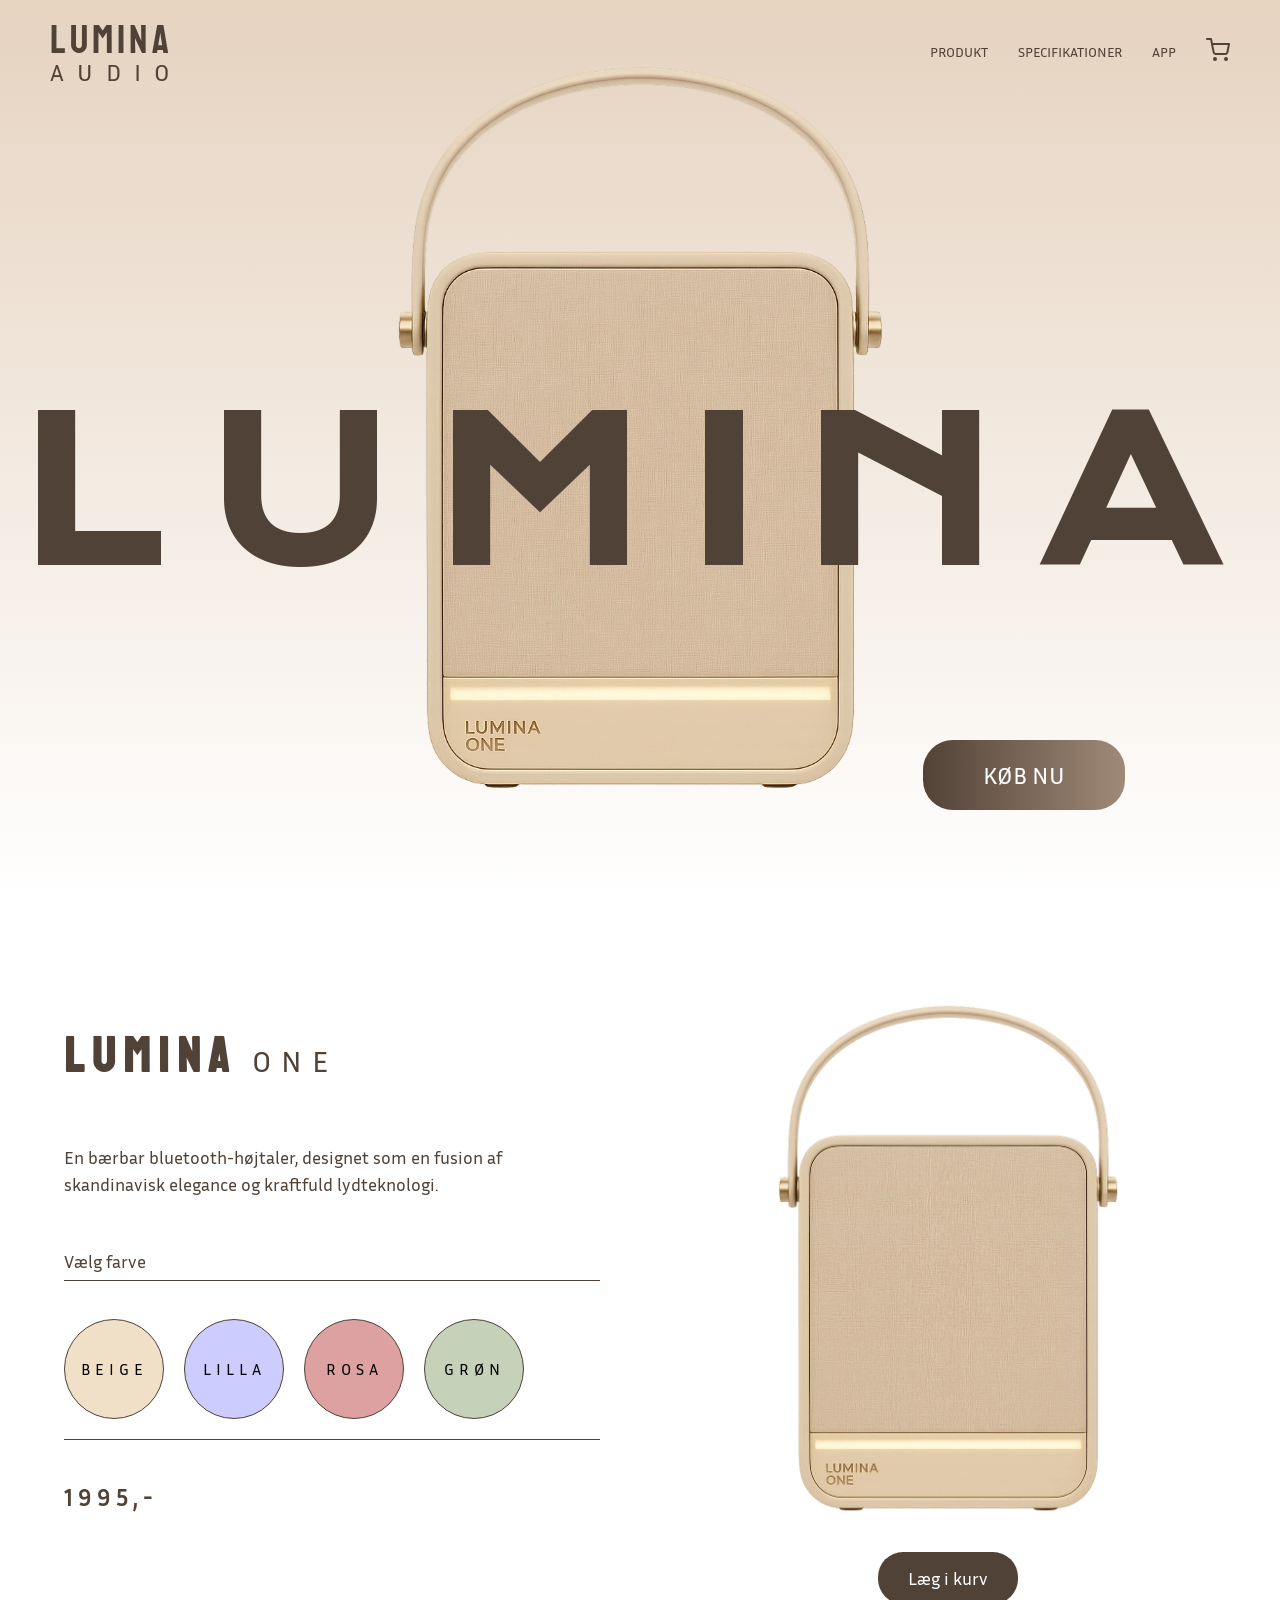
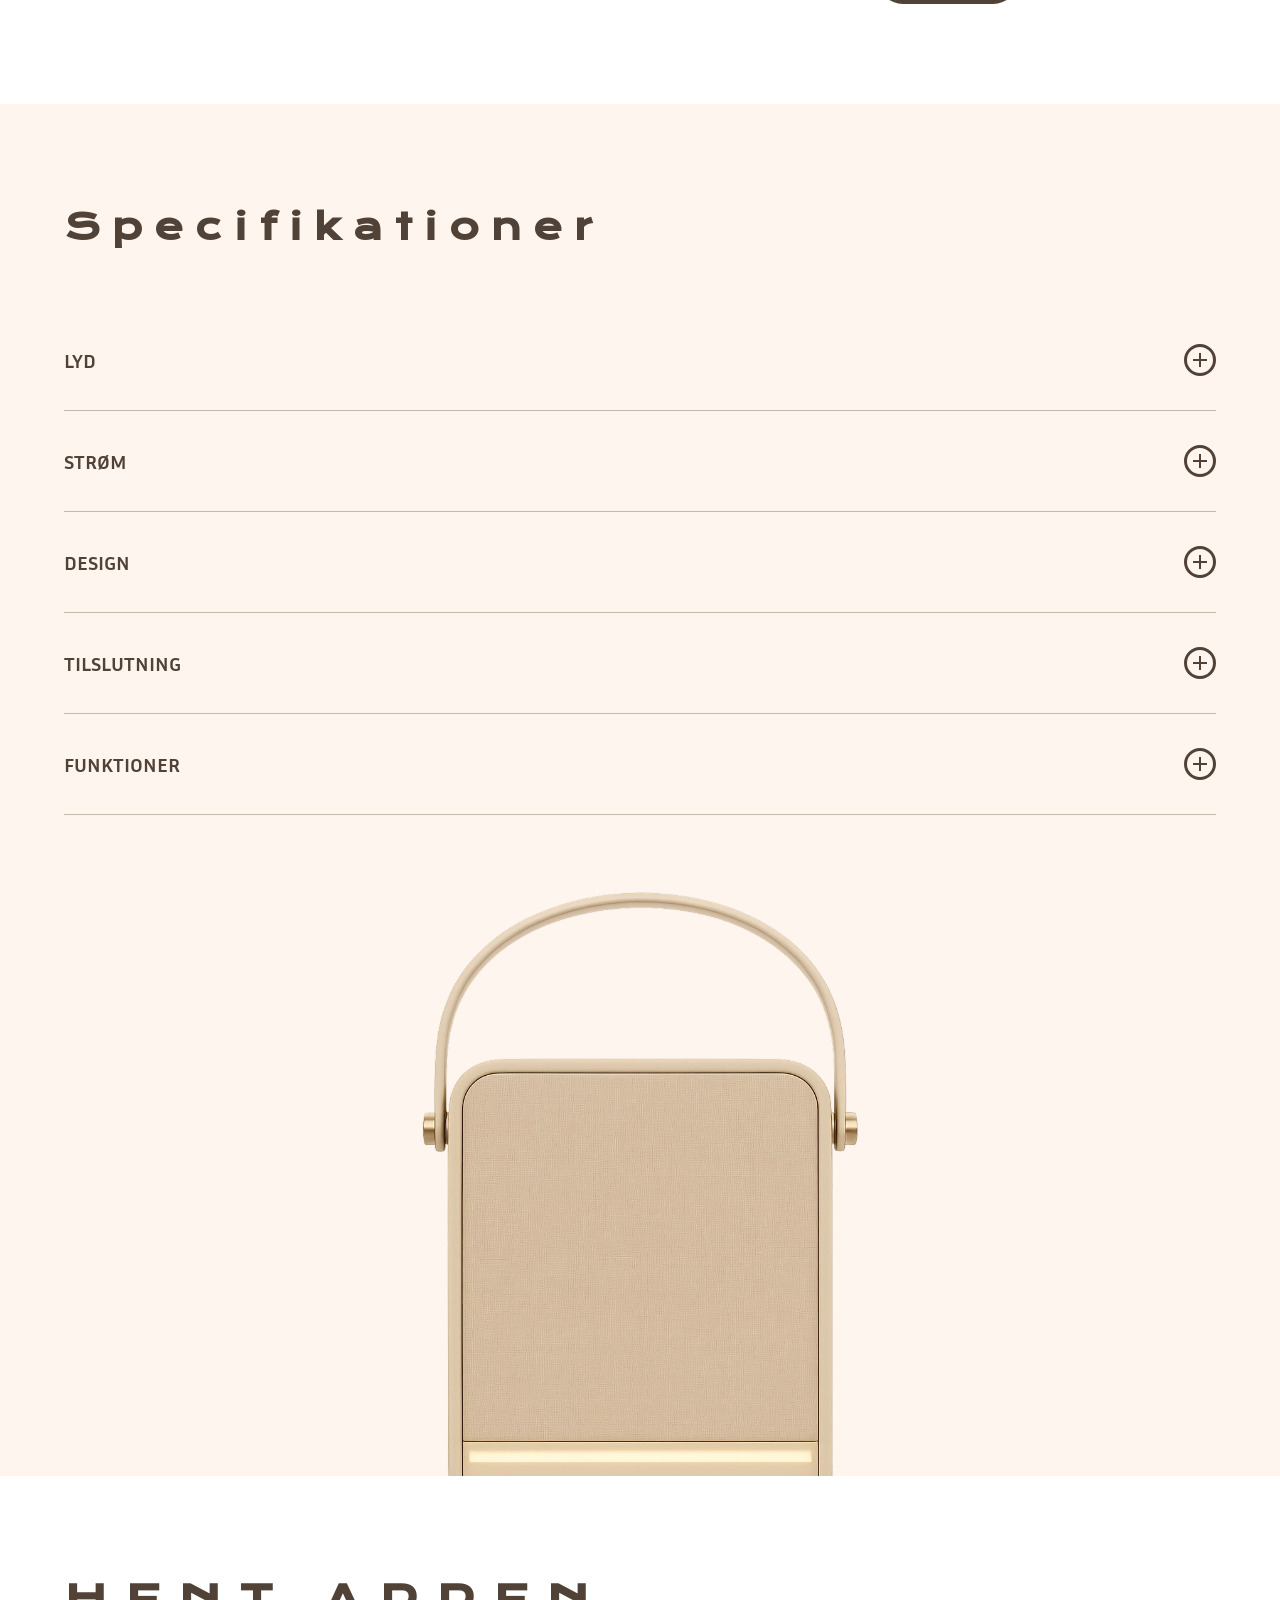
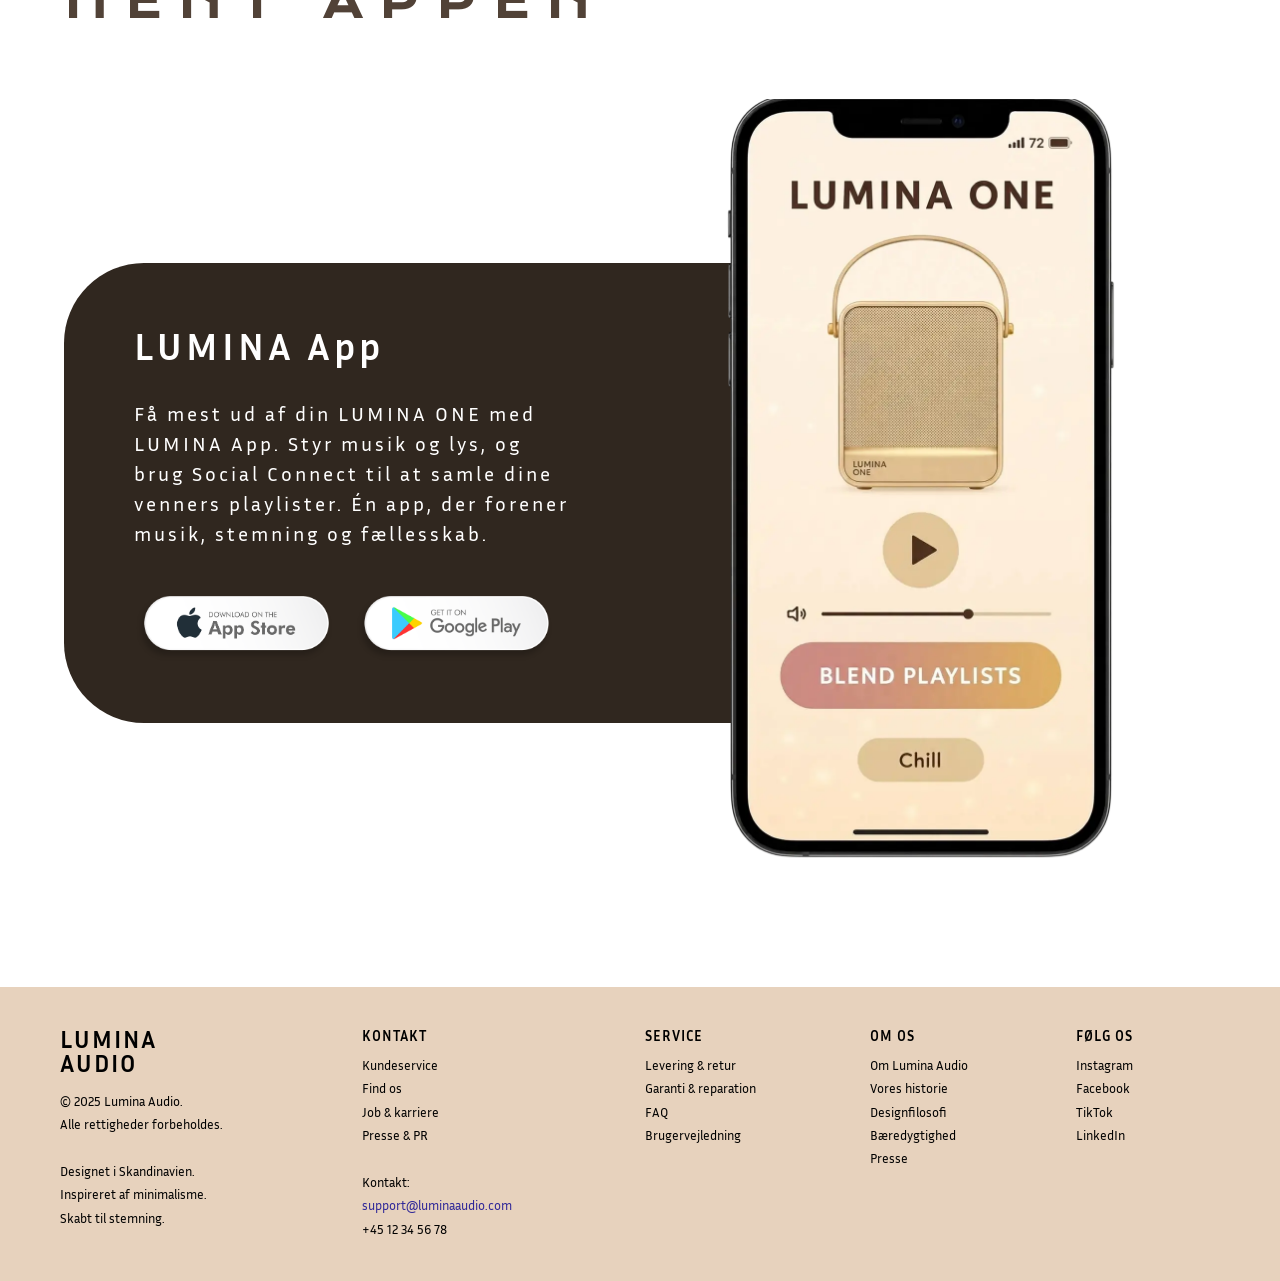
==== index.html @ 0852e942 "ændret størrelse og format på billederne" ====
<!doctype html>
<html lang="da">
  <head>
    <meta charset="UTF-8" />
    <meta name="viewport" content="width=device-width, initial-scale=1.0" />
    <title>Lumina Audio - Home</title>
    <link rel="stylesheet" href="css/style.css" />
    <link rel="shortcut icon" href="img/favicon.ico" type="image/x-icon" />
  </head>
  <body>
    <!-- Header / navigation -->
    <header>
      <nav class="navbar">
        <a href="index.html" class="logo" aria-label="Lumina Audio - forside">
          <p id="logo1">LUMINA</p>
          <p id="logo2">AUDIO</p>
        </a>

        <div class="nav-right">
          <!-- Almindelig desktop navigation -->
          <ul class="nav-links">
            <li><a href="#produktus">PRODUKT</a></li>
            <li><a href="#specs">SPECIFIKATIONER</a></li>
            <li><a href="#app">APP</a></li>
          </ul>

          <!-- Burger menu til mobil -->
          <details class="mobile-menu">
            <summary aria-label="Åbn menu">☰</summary>

            <ul class="mobile-links">
              <li><a href="#produktus">PRODUKT</a></li>
              <li><a href="#specs">SPECIFIKATIONER</a></li>
              <li><a href="#app">APP</a></li>
            </ul>
          </details>

          <!-- Kurv -->
          <a href="tak.html">
            <img src="img/cart.svg" alt="Kurv" class="cart" />
          </a>
        </div>
      </nav>
    </header>

    <!-- Main -->
    <main>
      <!-- Hero sektion -->
      <section class="hero">
        <div class="hero-content">
          <h1 class="hovedskrift">LUMINA</h1>
          <img
            src="img/lumina-speaker.webp"
            alt="Lumina One højtaler"
            class="hero-img"
          />
          <a href="tak.html" class="knap1">KØB NU</a>
        </div>
      </section>

      <!-- Produkt sektion -->
      <section id="produktus" class="produkt">
        <div class="produkt-container">
          <!-- Overskrift og beskrivelse -->
          <div class="produktinfo">
            <div class="produkt-layout">
              <!-- VENSTRE SIDE -->
              <div class="produkt-indhold">
                <div class="product-title">
                  <h2 class="speclumina">LUMINA</h2>
                  <p class="specone">ONE</p>
                </div>

                <p class="produktbeskrivelse">
                  En bærbar bluetooth-højtaler, designet som en fusion af
                  skandinavisk elegance og kraftfuld lydteknologi.
                </p>

                <p class="vaelg-farve">Vælg farve</p>

                <!-- Radio buttons -->
                <input type="radio" name="farve" id="beige" checked />
                <input type="radio" name="farve" id="lilla" />
                <input type="radio" name="farve" id="rosa" />
                <input type="radio" name="farve" id="groen" />

                <!-- Farveknapper -->
                <div class="farvevalg">
                  <label for="beige" class="farve beige">BEIGE</label>
                  <label for="lilla" class="farve lilla">LILLA</label>
                  <label for="rosa" class="farve rosa">ROSA</label>
                  <label for="groen" class="farve groen">GRØN</label>
                </div>

                <p class="pris">1995,-</p>

                <!-- Produktbilleder -->
                <div class="produktbilleder">
                  <img
                    src="img/lumina-speaker.webp"
                    class="produktbillede beige-img"
                    alt="Lumina One i beige"
                  />

                  <img
                    src="img/lumina-lilla.webp"
                    class="produktbillede lilla-img"
                    alt="Lumina One i lilla"
                  />

                  <img
                    src="img/lumina-rosa.webp"
                    class="produktbillede rosa-img"
                    alt="Lumina One i rosa"
                  />

                  <img
                    src="img/lumina-groen.webp"
                    class="produktbillede groen-img"
                    alt="Lumina One i grøn"
                  />
                </div>

                <a href="tak.html" class="buy">Læg i kurv</a>
              </div>
            </div>
          </div>
        </div>
      </section>

      <!-- Specifikationer -->
      <!-- Specifikationer -->
      <section class="specs" id="specs">
        <div class="specs-container">
          <h2 class="specs-title">Specifikationer</h2>

          <!-- LYD -->
          <details class="spec-item">
            <summary>
              <span>LYD</span>
              <span class="spec-icon"></span>
            </summary>

            <div class="spec-content">
              <p>
                Op til 100 dB – nok til en strandfest eller park-picnic uden at
                være “for meget”.
              </p>
            </div>
          </details>

          <!-- STRØM -->
          <details class="spec-item">
            <summary>
              <span>STRØM</span>
              <span class="spec-icon"></span>
            </summary>

            <div class="spec-content">
              <p>
                Op til 18 timers spilletid – genopladeligt batteri via USB-C.
              </p>
            </div>
          </details>

          <!-- DESIGN -->
          <details class="spec-item">
            <summary>
              <span>DESIGN</span>
              <span class="spec-icon"></span>
            </summary>

            <div class="spec-content">
              <p>
                Vægt: Kun 1,5 kg – nem at tage med i hånden eller i den
                medfølgende stof-tote bag.
              </p>

              <p>
                Design: Bløde former, stofbeklædt front. Findes i farverne:
                Moonlight White, Dusty Rose, Sage Green, Lavender Mist
              </p>
            </div>
          </details>

          <!-- TILSLUTNING -->
          <details class="spec-item">
            <summary>
              <span>TILSLUTNING</span>
              <span class="spec-icon"></span>
            </summary>

            <div class="spec-content">
              <p>
                Bluetooth 5.3, AUX-indgang og mulighed for at parre op til 3
                andre Lumina One-enheder.
              </p>
            </div>
          </details>

          <!-- FUNKTIONER -->
          <details class="spec-item">
            <summary>
              <span>FUNKTIONER</span>
              <span class="spec-icon"></span>
            </summary>

            <div class="spec-content">
              <p>
                Lysstemning: Integreret ambient-lys (kan tilpasses: fx "chill",
                "party", "sunset" mode). Subtile LED-lys der følger –musikken..
              </p>

              <p>
                Social Connect: Funktion der gør det nemt at "blende" din
                playliste med andres via app'en – perfekt til fællesfester.
              </p>

              <p>IPX5 vandafvisende – tåler lidt regn og pool-splash.</p>
            </div>
          </details>

          <!-- Højtaler -->
          <img
            src="img/lumina-speaker.webp"
            alt="Lumina One højtaler"
            class="specs-speaker"
          />
        </div>
      </section>

      <!-- App -->
      <!-- App sektion -->
      <section class="app" id="app">
        <div class="app-container">
          <h2 class="app-title">HENT APPEN</h2>

          <div class="app-layout">
            <!-- Mørk tekstboks -->
            <div class="app-info">
              <h3>LUMINA App</h3>

              <p>
                Få mest ud af din LUMINA ONE med LUMINA App. Styr musik og lys,
                og brug Social Connect til at samle dine venners playlister. Én
                app, der forener musik, stemning og fællesskab.
              </p>

              <div class="app-download">
                <a href="#" aria-label="Download Lumina App i App Store">
                  <img src="img/app-store.png" alt="Download i App Store" />
                </a>

                <a href="#" aria-label="Download Lumina App i Google Play">
                  <img src="img/google-play.png" alt="Download i Google Play" />
                </a>
              </div>
            </div>

            <!-- Telefon -->
            <div class="app-phone">
              <img
                src="img/lumina-app.webp"
                alt="Lumina App vist på en smartphone"
              />
            </div>
          </div>
        </div>
      </section>
    </main>

    <!-- Footer -->
    <footer>
      <table>
        <tr>
          <td class="col">
            <h2 class="logo">LUMINA<br />AUDIO</h2>
            <p>
              © 2025 Lumina Audio.<br />
              Alle rettigheder forbeholdes.<br /><br />
              Designet i Skandinavien.<br />
              Inspireret af minimalisme.<br />
              Skabt til stemning.
            </p>
          </td>
          <td class="col">
            <h3>KONTAKT</h3>
            <p>
              <a href="#">Kundeservice</a><br />
              <a href="#">Find os</a><br />
              <a href="#">Job & karriere</a><br />
              <a href="#">Presse & PR</a><br /><br />
              Kontakt:<br />
              <a href="mailto:support@luminaaudio.com" class="mail"
                >support@luminaaudio.com</a
              ><br />
              +45 12 34 56 78
            </p>
          </td>
          <td class="col">
            <h3>SERVICE</h3>
            <p>
              <a href="#">Levering & retur</a><br />
              <a href="#">Garanti & reparation</a><br />
              <a href="#">FAQ</a><br />
              <a href="#">Brugervejledning</a>
            </p>
          </td>
          <td class="col">
            <h3>OM OS</h3>
            <p>
              <a href="#">Om Lumina Audio</a><br />
              <a href="#">Vores historie</a><br />
              <a href="#">Designfilosofi</a><br />
              <a href="#">Bæredygtighed</a><br />
              <a href="#">Presse</a>
            </p>
          </td>
          <td class="col">
            <h3>FØLG OS</h3>
            <p>
              <a href="#">Instagram</a><br />
              <a href="#">Facebook</a><br />
              <a href="#">TikTok</a><br />
              <a href="#">LinkedIn</a>
            </p>
          </td>
        </tr>
      </table>
    </footer>
  </body>
</html>
---- css/style.css ----
/* Google Fonts */
@import url("https://fonts.googleapis.com/css2?family=Krona+One&display=swap");
@import url("https://fonts.googleapis.com/css2?family=Koulen&family=Krona+One&display=swap");
@import url("https://fonts.googleapis.com/css2?family=Inria+Sans:wght@300;400;700&display=swap");

/* Reset */
* {
  margin: 0;
  padding: 0;
  box-sizing: border-box;
}

html {
  scroll-behavior: smooth;
}

html,
body {
  margin: 0;
  padding: 0;
  overflow-x: hidden;
}

:root {
  --farve1: #fef5ef;
  --font-farve: #514237;

  --logo-font: "Koulen", sans-serif;
  --overskrift-font: "Krona One", sans-serif;
  --brødtekst-font: "Inria Sans", sans-serif;
}

/* Hero sektion */
.hero {
  background: linear-gradient(rgba(230, 211, 192, 1), white);
  width: 100%;
  min-height: 100vh;
  position: relative;
  overflow: hidden;
}

/* Navbar */
.navbar {
  width: 100%;
  padding: 20px 50px;
  display: flex;
  justify-content: space-between;
  align-items: center;
  position: fixed;
  top: 0;
  left: 0;
  z-index: 15;
  background: transparent;
}

.logo {
  display: flex;
  flex-direction: column;
  line-height: 1;
  text-decoration: none;
}

#logo1 {
  font-family: var(--logo-font);
  font-size: 40px;
  font-weight: 200;
  color: var(--font-farve);
  letter-spacing: 4px;
}

#logo2 {
  font-family: var(--brødtekst-font);
  font-size: 24px;
  color: var(--font-farve);
  letter-spacing: 13px;
}

.nav-links {
  list-style: none;
  display: flex;
  gap: 30px;
  align-items: center;
}

.nav-links a {
  font-family: var(--brødtekst-font);
  font-size: 14px;
  text-decoration: none;
  color: var(--font-farve);
  transition: 0.3s ease;
}
.nav-links a:hover {
  color: #a08977;
}

.cart {
  width: 24px;
  height: auto;
  transition: 0.3s ease;
}
.cart:hover {
  transform: scale(1.1);
}

.nav-right {
  display: flex;
  align-items: center;
  gap: 30px;
  flex-shrink: 0;
}

/* Burger skjules på desktop */
.mobile-menu {
  display: none;
}

/* Hero indhold */
.hero-content {
  position: relative;
  display: flex;
  justify-content: center;
  align-items: center;
  min-height: 100vh;
  width: 100%;
  text-align: center;
  z-index: 1;
}

.hovedskrift {
  font-family: var(--overskrift-font);
  font-size: 12rem;
  font-weight: 700;
  color: var(--font-farve);
  line-height: 1;
  position: absolute;
  top: 55%;
  left: 50%;
  transform: translate(-50%, -50%);
  z-index: 2;
  letter-spacing: 48px;
  max-width: 100vw;
  overflow: hidden;
}

.hero-img {
  width: 500px;
  height: auto;
  position: absolute;
  top: 48%;
  left: 50%;
  transform: translate(-50%, -50%);
  z-index: 1;
}

/* Knap */
.knap1 {
  position: absolute;
  bottom: 10%;
  left: 80%;
  transform: translateX(-50%);
  padding: 21px 60px;
  border: none;
  border-radius: 30px;
  background: linear-gradient(to right, #514237, #a08977);
  color: white;
  font-family: var(--brødtekst-font);
  font-size: 24px;
  cursor: pointer;
  transition: 0.3s ease;
  overflow: hidden;
  text-decoration: none;
}
.knap1:hover {
  transform: translateX(-50%) scale(1.05);
}

/* Produkt sektion */
.produkt {
  background: linear-gradient(white, var(--farve3));
  width: 100%;
  padding: 100px 5%;
}

.produkt-container {
  max-width: 1200px;
  margin: 0 auto;
}

.produktinfo {
  width: 100%;
}

.product-title {
  display: flex;
  align-items: baseline;
  gap: 15px;
}

.speclumina {
  font-family: var(--logo-font);
  font-size: 50px;
  color: var(--font-farve);
  letter-spacing: 8px;
}

.specone {
  font-family: var(--brødtekst-font);
  font-size: 30px;
  color: var(--font-farve);
  letter-spacing: 10px;
}

.produktbeskrivelse {
  font-family: var(--brødtekst-font);
  font-size: 18px;
  color: var(--font-farve);
  max-width: 550px;
  margin-top: 20px;
  line-height: 1.5;
}

/* FARVEVÆLGER */

.vaelg-farve {
  font-family: var(--brødtekst-font);
  font-size: 18px;
  color: var(--font-farve);
  margin-top: 30px;
  border-bottom: 1px solid var(--font-farve);
  padding-bottom: 8px;
}

.produktinfo input[type="radio"] {
  position: absolute;
  opacity: 0;
  pointer-events: none;
}

.farvevalg {
  display: flex;
  gap: 20px;
  padding: 15px 0 20px;
  border-bottom: 1px solid var(--font-farve);
}

.farve {
  width: 100px;
  height: 100px;
  border-radius: 50%;
  border: 1px solid var(--font-farve);

  display: flex;
  justify-content: center;
  align-items: center;

  font-family: var(--brødtekst-font);
  letter-spacing: 5px;

  cursor: pointer;
  transition: 0.2s ease;
}

.farve:hover {
  transform: scale(1.05);
}

.beige {
  background: #f0e0c7;
}

.lilla {
  background: #ccccff;
}

.rosa {
  background: #dda1a1;
}

.groen {
  background: #c5d1b9;
}

/* PRODUKTBILLEDER */

.produktbilleder {
  display: flex;
  justify-content: center;
  margin-top: 30px;
}

.produktbillede {
  display: none;
  width: 350px;
  max-width: 100%;
  height: auto;
}

#beige:checked ~ .produktbilleder .beige-img {
  display: block;
}

#lilla:checked ~ .produktbilleder .lilla-img {
  display: block;
}

#rosa:checked ~ .produktbilleder .rosa-img {
  display: block;
}

#groen:checked ~ .produktbilleder .groen-img {
  display: block;
}

/* PRIS */

.pris {
  position: static;
  font-family: var(--brødtekst-font);
  font-size: 24px;
  font-weight: 700;
  letter-spacing: 5px;
  color: var(--font-farve);
  margin-top: 20px;
}

/* LÆG I KURV */

.buy {
  position: static;
  transform: none;

  display: block;
  width: fit-content;

  margin: 30px auto 0;
  padding: 15px 30px;

  border-radius: 25px;
  background: var(--font-farve);

  color: white;
  font-family: var(--brødtekst-font);
  font-size: 18px;
  text-decoration: none;

  transition: 0.3s ease;
}

.buy:hover {
  transform: scale(1.05);
}

.produkt-indhold {
  display: grid;
  grid-template-columns: 1fr 1fr;
  column-gap: 80px;
  align-items: center;
}

.product-title,
.produktbeskrivelse,
.vaelg-farve,
.farvevalg,
.pris {
  grid-column: 1;
}

.produktbilleder {
  grid-column: 2;
  grid-row: 1 / 6;

  display: flex;
  justify-content: center;
  align-items: center;

  margin: 0;
}

.buy {
  grid-column: 2;
  justify-self: center;
  margin-top: 30px;
}

/* Andre sektioner */

/* Specifikationer */

.specs {
  background-color: var(--farve1);
  width: 100%;
  padding: 100px 5% 0;
  overflow: hidden;
}

.specs-container {
  max-width: 1200px;
  margin: 0 auto;
}

/* Overskrift */

.specs-title {
  font-family: var(--overskrift-font);
  font-size: 36px;
  letter-spacing: 12px;
  color: var(--font-farve);
  margin-bottom: 60px;
}

/* Hver række */

.spec-item {
  border-bottom: 1px solid #c9b8a7;
}

.spec-item summary {
  min-height: 100px;

  display: flex;
  justify-content: space-between;
  align-items: center;

  cursor: pointer;
  list-style: none;

  font-family: var(--brødtekst-font);
  font-size: 20px;
  font-weight: 700;
  color: var(--font-farve);
}

/* Fjerner browserens standard-pil */

.spec-item summary::-webkit-details-marker {
  display: none;
}

.spec-item summary::marker {
  content: "";
}

/* Plus / kryds */

.spec-icon {
  width: 32px;
  height: 32px;
  border: 3px solid var(--font-farve);
  border-radius: 50%;

  position: relative;
  flex-shrink: 0;
}

/* Vandret streg */

.spec-icon::before {
  content: "";
  position: absolute;

  width: 14px;
  height: 2px;

  background-color: var(--font-farve);

  top: 50%;
  left: 50%;
  transform: translate(-50%, -50%);
}

/* Lodret streg */

.spec-icon::after {
  content: "";
  position: absolute;

  width: 2px;
  height: 14px;

  background-color: var(--font-farve);

  top: 50%;
  left: 50%;
  transform: translate(-50%, -50%);
}

/* Når rækken er åben */

.spec-item[open] .spec-icon::after {
  transform: translate(-50%, -50%) rotate(45deg);
}

.spec-item[open] .spec-icon::before {
  transform: translate(-50%, -50%) rotate(45deg);
}

/* Teksten der foldes ud */

.spec-content {
  padding: 0 60px 35px 0;

  font-family: var(--brødtekst-font);
  font-size: 16px;
  line-height: 1.5;
  color: var(--font-farve);

  max-width: 900px;
}

.spec-content p {
  margin-bottom: 20px;
}

.spec-content p:last-child {
  margin-bottom: 0;
}

/* Højtaleren nederst */

.specs-speaker {
  display: block;
  width: 450px;
  max-width: 70%;
  height: auto;

  margin: 70px auto -80px;
}

/* App sektion */

.app {
  width: 100%;
  background-color: white;
  padding: 100px 5%;
  overflow: hidden;
}

.app-container {
  max-width: 1200px;
  margin: 0 auto;
}

/* HENT APPEN */

.app-title {
  font-family: var(--overskrift-font);
  font-size: 42px;
  font-weight: 700;
  letter-spacing: 18px;
  color: var(--font-farve);

  margin-bottom: 70px;
}

/* Tekst + telefon */

.app-layout {
  display: grid;
  grid-template-columns: 1.5fr 1fr;
  align-items: center;
}

/* Mørk boks */

.app-info {
  background-color: #30271f;
  color: white;

  padding: 60px 180px 60px 70px;

  border-radius: 80px 0 0 80px;
}

.app-info h3 {
  font-family: var(--brødtekst-font);
  font-size: 38px;
  letter-spacing: 4px;
  margin-bottom: 30px;
}

.app-info p {
  font-family: var(--brødtekst-font);
  font-size: 20px;
  line-height: 1.5;
  letter-spacing: 3px;
  max-width: 600px;
}

/* App Store knapper */

.app-download {
  display: flex;
  gap: 20px;
  margin-top: 45px;
  align-items: center;
}

.app-download a {
  display: block;
}

.app-download img {
  display: block;
  width: 200px;
  height: auto;
  transition: 0.3s ease;
}

.app-download img:hover {
  transform: scale(1.05);
}

/* Telefon */

.app-phone {
  position: relative;
  z-index: 2;

  margin-left: -130px;

  display: flex;
  justify-content: center;
}

.app-phone img {
  width: 400px;
  max-width: 100%;
  height: auto;
  display: block;
}

/* Footer */
footer {
  background-color: #e7d2bd;
  padding: 40px 60px;
  min-height: 30vh;
  color: black;
  font-family: var(--brødtekst-font);
}
footer table {
  width: 100%;
  border-collapse: collapse;
}
footer .col {
  vertical-align: top;
  padding-right: 40px;
}
footer h2.logo {
  font-size: 24px;
  letter-spacing: 2px;
  margin-bottom: 15px;
}
footer h3 {
  font-size: 14px;
  margin-bottom: 10px;
  letter-spacing: 1px;
}
footer p {
  font-size: 13px;
  line-height: 1.8;
}
footer a {
  color: black;
  text-decoration: none;
}
footer a:hover {
  text-decoration: underline;
}
.mail {
  color: rgb(47, 39, 152);
}

/* Responsivt til mobil */
@media (max-width: 768px) {
  /* Navbar */
  .navbar {
    position: fixed;
    top: 0;
    left: 0;
    right: 0;
    width: auto;
    padding: 15px 20px;
  }

  /* Logo */
  #logo1 {
    font-size: 37.5px;
    letter-spacing: 2px;
  }

  #logo2 {
    font-size: 21px;
    letter-spacing: 7px;
  }

  /* Navigation */

  /* Skjul desktop-menu */
  .nav-links {
    display: none;
  }

  .nav-links a {
    font-size: 11px;
  }

  /* Vis burger */
  .mobile-menu {
    display: block;
    position: relative;
  }

  .mobile-menu summary {
    list-style: none;
    cursor: pointer;
    font-size: 45px;
    color: var(--font-farve);
  }

  .mobile-menu summary:hover {
    transform: scale(1.1);
  }

  /* Fjerner standard-pilen */
  .mobile-menu summary::-webkit-details-marker {
    display: none;
  }

  /* Menuen der kommer frem */
  .mobile-links {
    position: absolute;
    top: 40px;
    right: 0;

    list-style: none;
    background-color: white;
    padding: 20px;

    display: flex;
    flex-direction: column;
    gap: 15px;

    min-width: 180px;
  }

  .mobile-links a {
    font-family: var(--brødtekst-font);
    font-size: 14px;
    text-decoration: none;
    color: var(--font-farve);
  }

  .nav-right {
    gap: 15px;
  }

  .cart {
    width: 38px;
  }

  /* Hero overskrift */
  .hovedskrift {
    font-size: 14vw;
    letter-spacing: 2vw;
    left: 50%;
    bottom: 1%;
  }

  /* Hero billede */
  .hero-img {
    width: 55vw;
    max-width: 350px;
    left: 50%;
    top: auto;
  }

  /* KØB NU knap */
  .knap1 {
    left: 50%;
    bottom: 35%;
    transform: translateX(-50%);
    padding: 21px 60px;
    font-size: 24px;
    white-space: nowrap;
  }

  /* Produkt */

  .produkt {
    padding: 0px 20px 100px;
  }

  .speclumina {
    font-size: 36px;
    letter-spacing: 4px;
  }

  .specone {
    font-size: 22px;
    letter-spacing: 7px;
  }

  .produktbeskrivelse {
    font-size: 16px;
  }

  .farvevalg {
    justify-content: space-between;
    gap: 8px;
  }

  .farve {
    width: 70px;
    height: 70px;
    font-size: 13px;
    letter-spacing: 3px;
  }

  .produktbillede {
    width: 220px;
  }

  .pris {
    font-size: 20px;
  }

  .buy {
    font-size: 16px;
    padding: 12px 25px;
  }

  .produkt-indhold {
    display: block;
  }

  .produktbilleder {
    margin-top: 30px;
  }

  .buy {
    margin: 30px auto 0;
  }

  /* Specifikationer */

  .specs {
    padding: 60px 20px 0;
  }

  .specs-title {
    font-size: 20px;
    letter-spacing: 4px;
    margin-bottom: 40px;
  }

  .spec-item summary {
    min-height: 75px;
    font-size: 17px;
  }

  .spec-icon {
    width: 30px;
    height: 30px;
    border-width: 2px;
  }

  .spec-content {
    padding: 0 40px 25px 0;
    font-size: 14px;
    line-height: 1.4;
  }

  .spec-content p {
    margin-bottom: 18px;
  }

  .specs-speaker {
    width: 270px;
    max-width: 80%;
    margin: 45px auto -40px;
  }
}
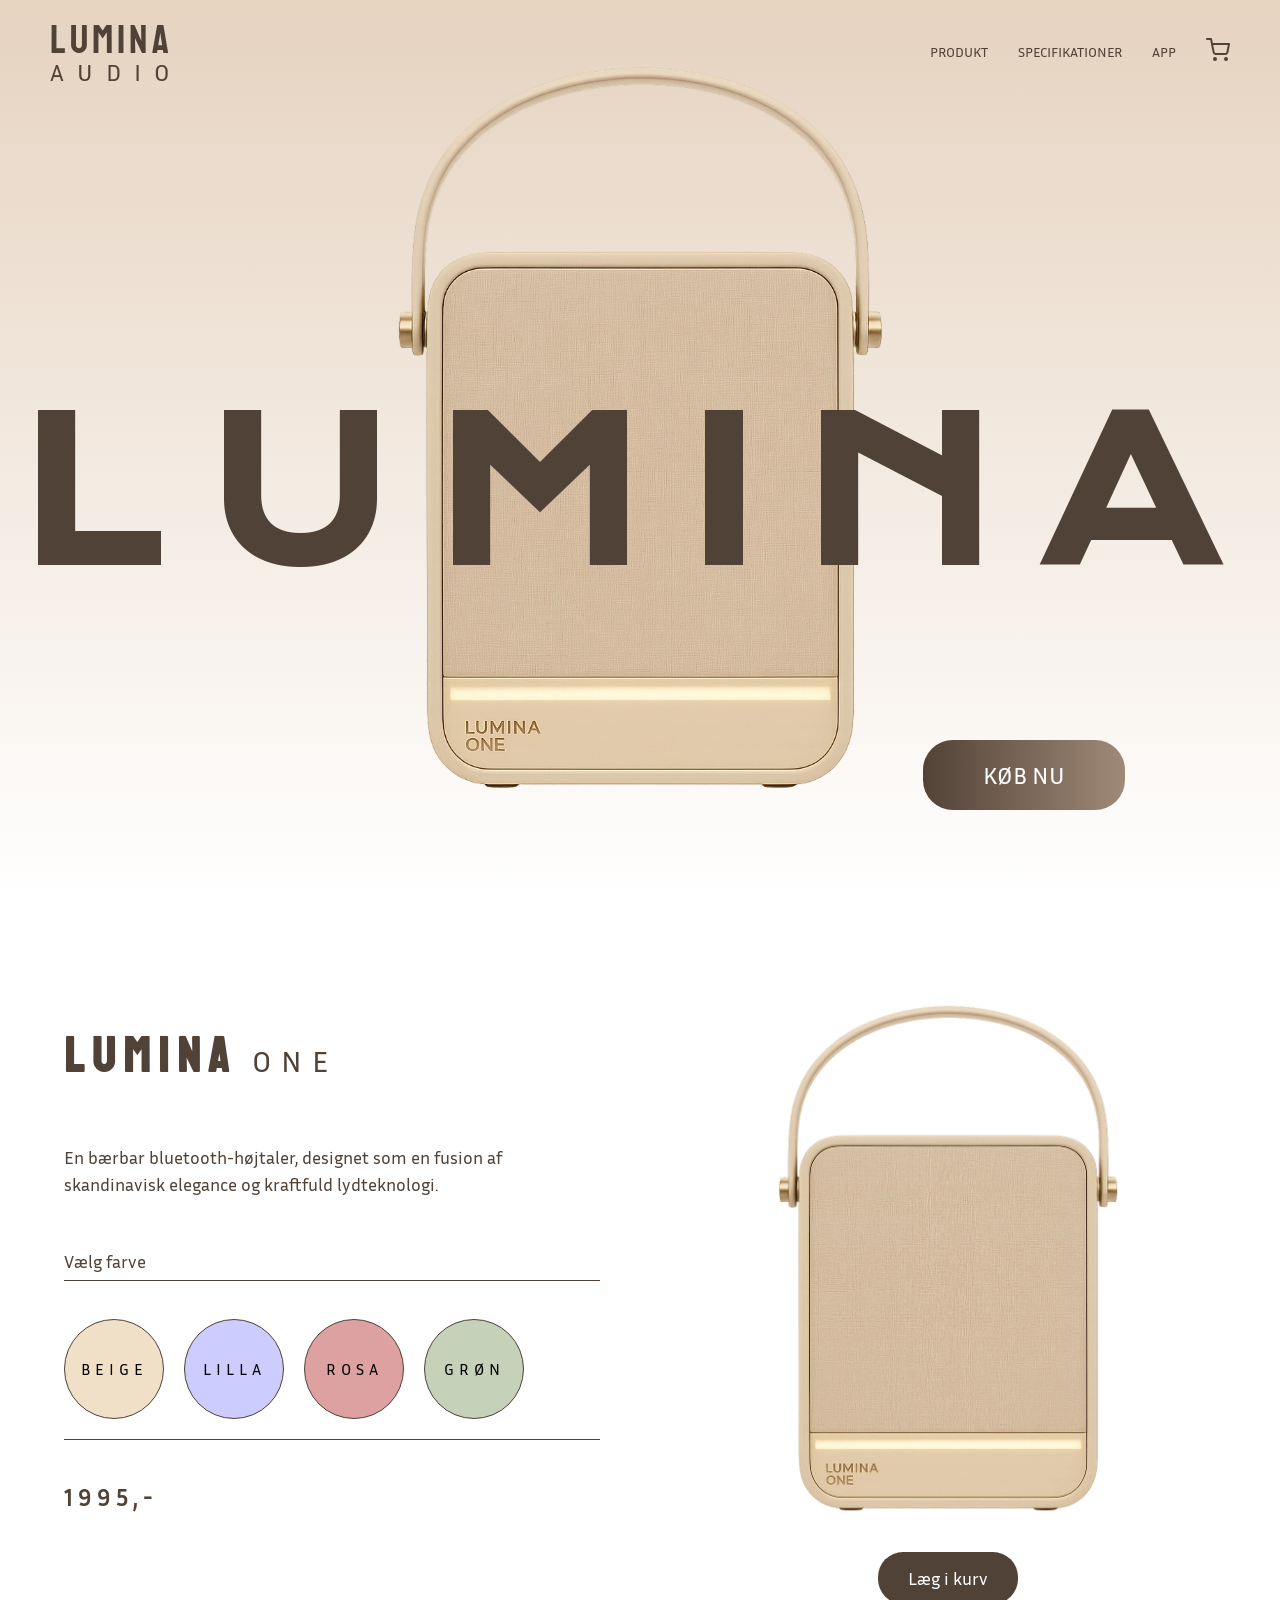
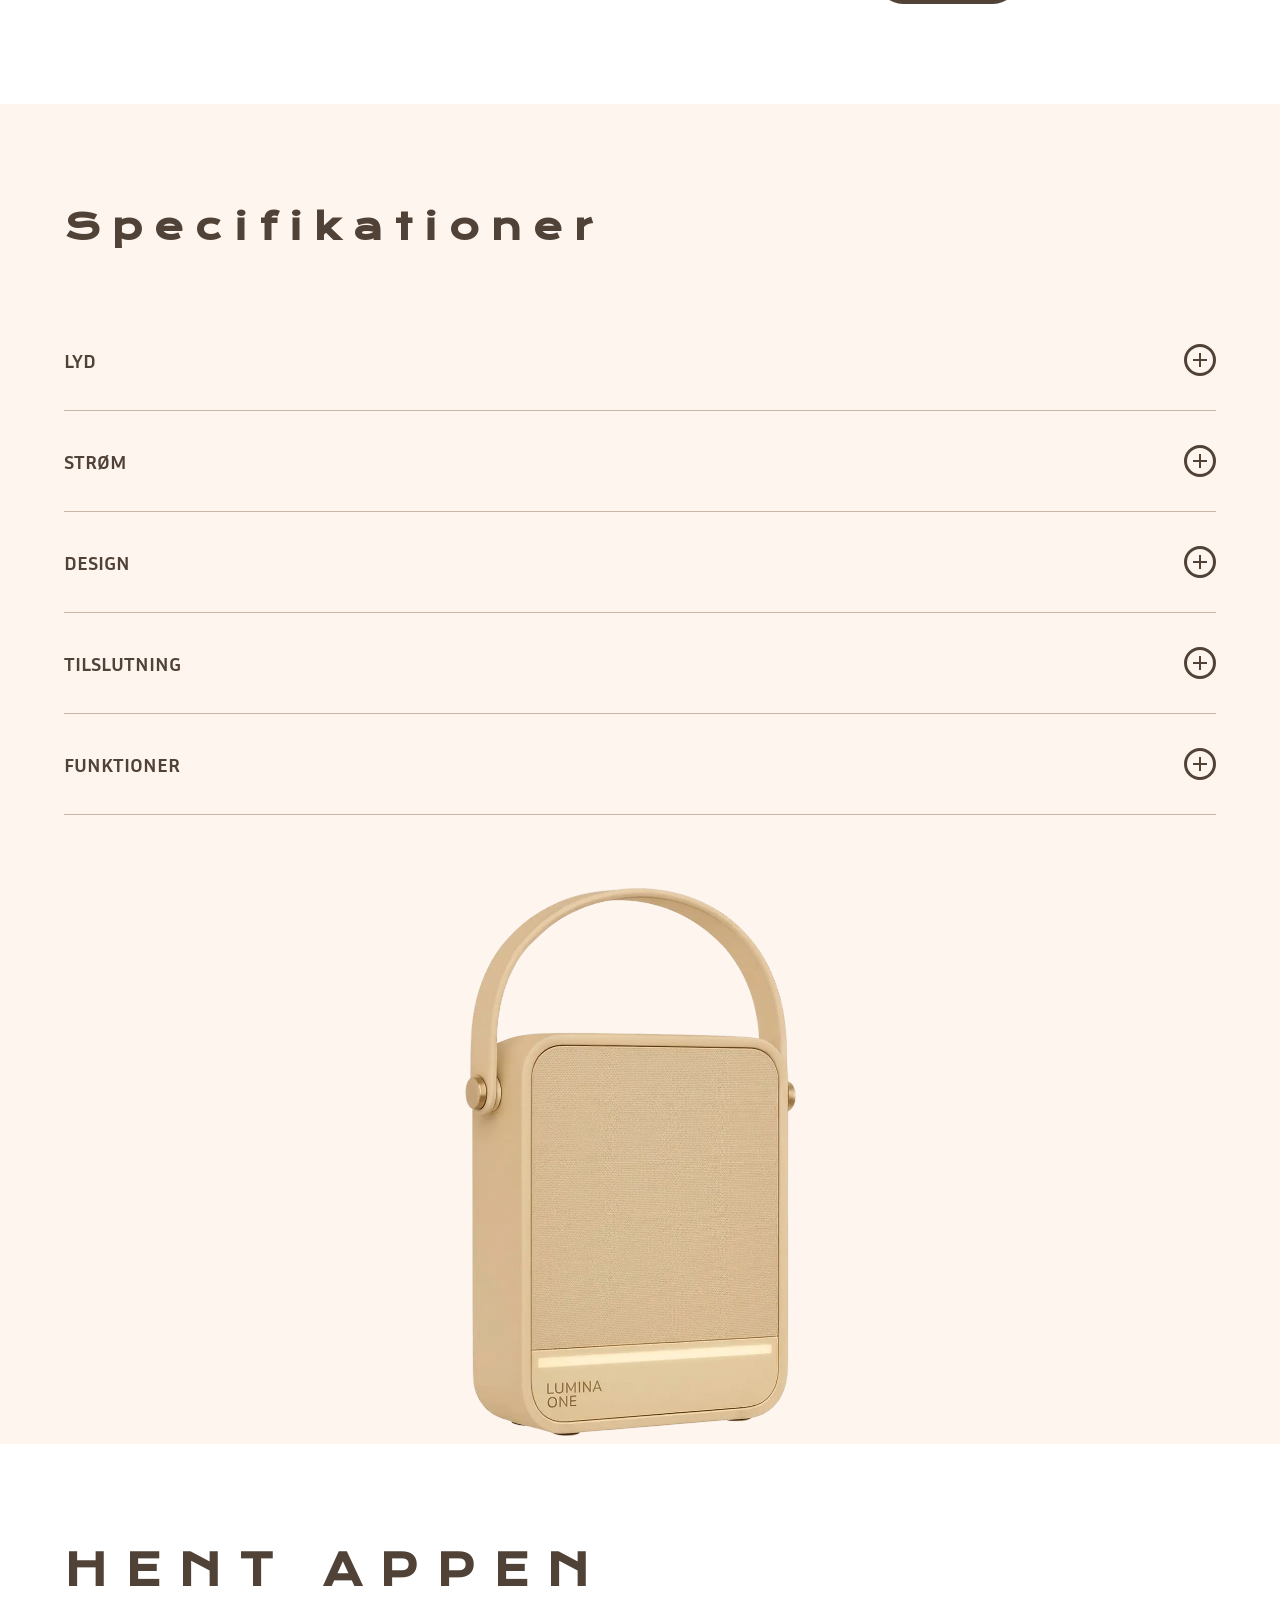
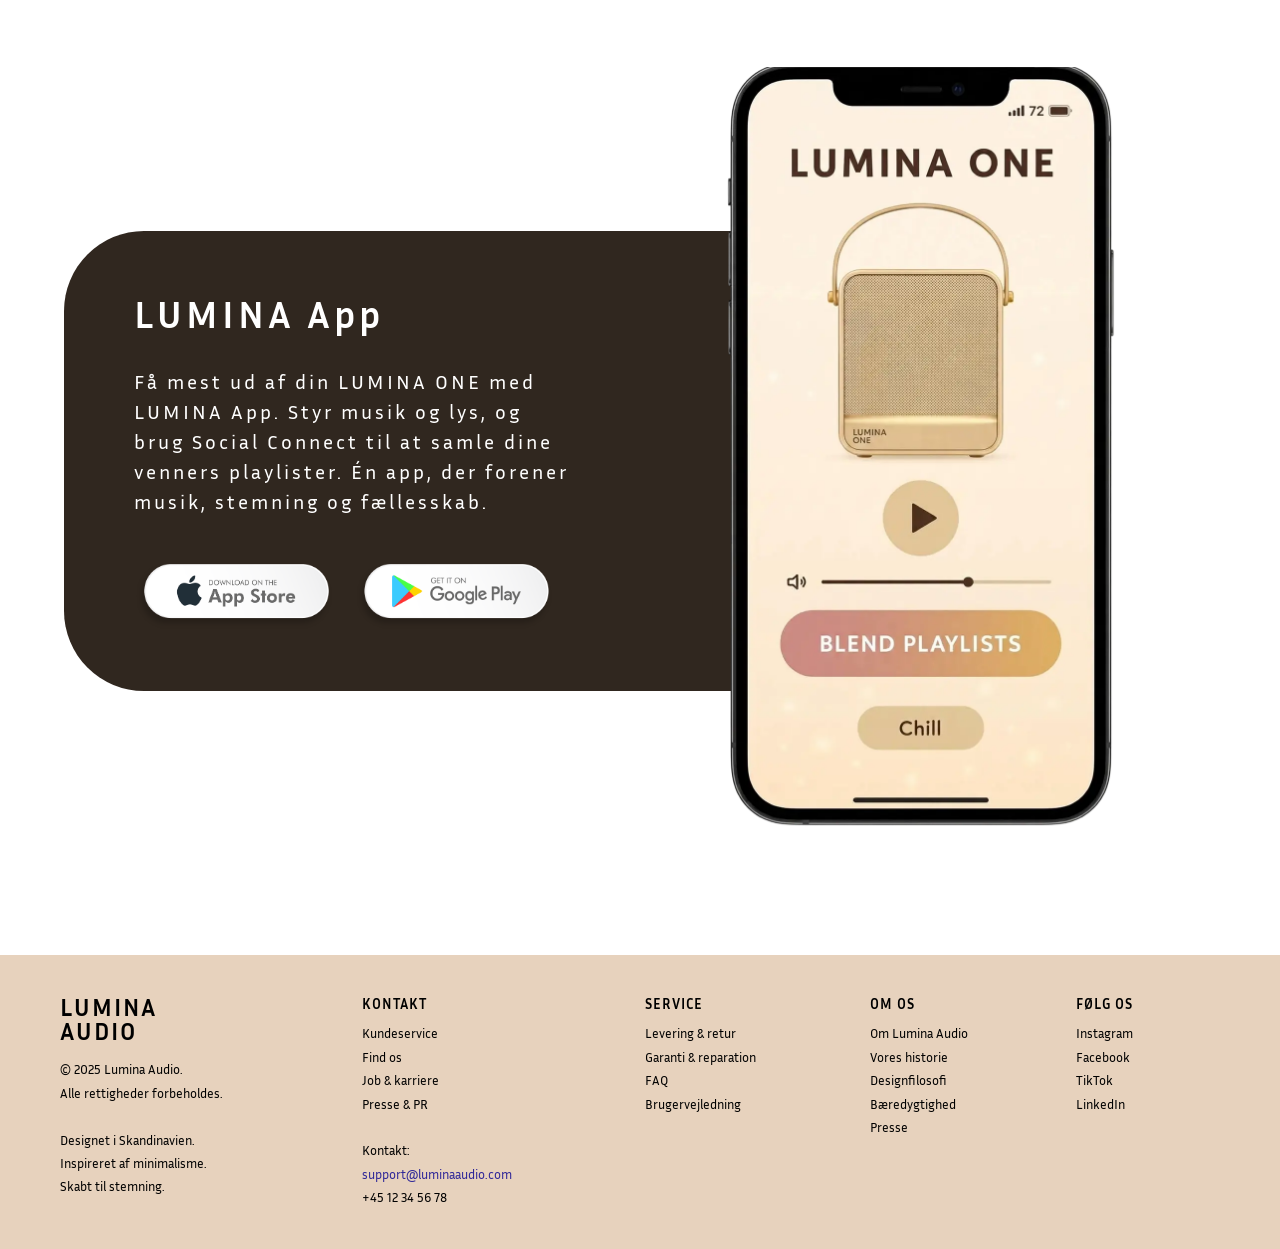
==== commit c0877cf4: "skiftet billede i specifikation sektionen og gjort det visuelt pænere" ====
--- a/index.html
+++ b/index.html
@@ -222,7 +222,7 @@
 
           <!-- Højtaler -->
           <img
-            src="img/lumina-speaker.webp"
+            src="img/lumina-one.webp"
             alt="Lumina One højtaler"
             class="specs-speaker"
           />
--- a/css/style.css
+++ b/css/style.css
@@ -523,7 +523,7 @@
   max-width: 70%;
   height: auto;
 
-  margin: 70px auto -80px;
+  margin: 70px auto 0px;
 }
 
 /* App sektion */
@@ -876,7 +876,99 @@
 
   .specs-speaker {
     width: 270px;
-    max-width: 80%;
-    margin: 45px auto -40px;
-  }
-}
+    max-width: 75%;
+    margin: 45px auto 30px;
+  }
+
+  /* App */
+
+  .app {
+    padding: 60px 20px 80px;
+    overflow: hidden;
+  }
+
+  .app-container {
+    width: 100%;
+  }
+
+  /* HENT APPEN */
+
+  .app-title {
+    font-size: 24px;
+    letter-spacing: 8px;
+    margin-bottom: 35px;
+    white-space: nowrap;
+  }
+
+  /* Behold to kolonner ligesom på desktop */
+
+  .app-layout {
+    display: grid;
+    grid-template-columns: 68% 32%;
+    align-items: center;
+    width: 100%;
+  }
+
+  /* Mørk boks */
+
+  .app-info {
+    width: 100%;
+    min-height: 260px;
+
+    padding: 30px 65px 30px 25px;
+
+    border-radius: 45px 0 0 45px;
+  }
+
+  .app-info h3 {
+    font-size: 20px;
+    letter-spacing: 1px;
+    margin-bottom: 15px;
+  }
+
+  .app-info p {
+    font-size: 11px;
+    line-height: 1.5;
+    letter-spacing: 1px;
+  }
+
+  /* App Store + Google Play */
+
+  .app-download {
+    display: flex;
+    gap: 8px;
+    margin-top: 20px;
+    align-items: center;
+  }
+
+  .app-download a {
+    display: block;
+    flex: 1;
+  }
+
+  .app-download img {
+    width: 100%;
+    max-width: 95px;
+    height: auto;
+  }
+
+  /* Telefonen */
+
+  .app-phone {
+    position: relative;
+    z-index: 2;
+
+    margin-left: -55px;
+
+    display: flex;
+    justify-content: flex-start;
+    align-items: center;
+  }
+
+  .app-phone img {
+    width: 155px;
+    max-width: none;
+    height: auto;
+    display: block;
+  }
+}
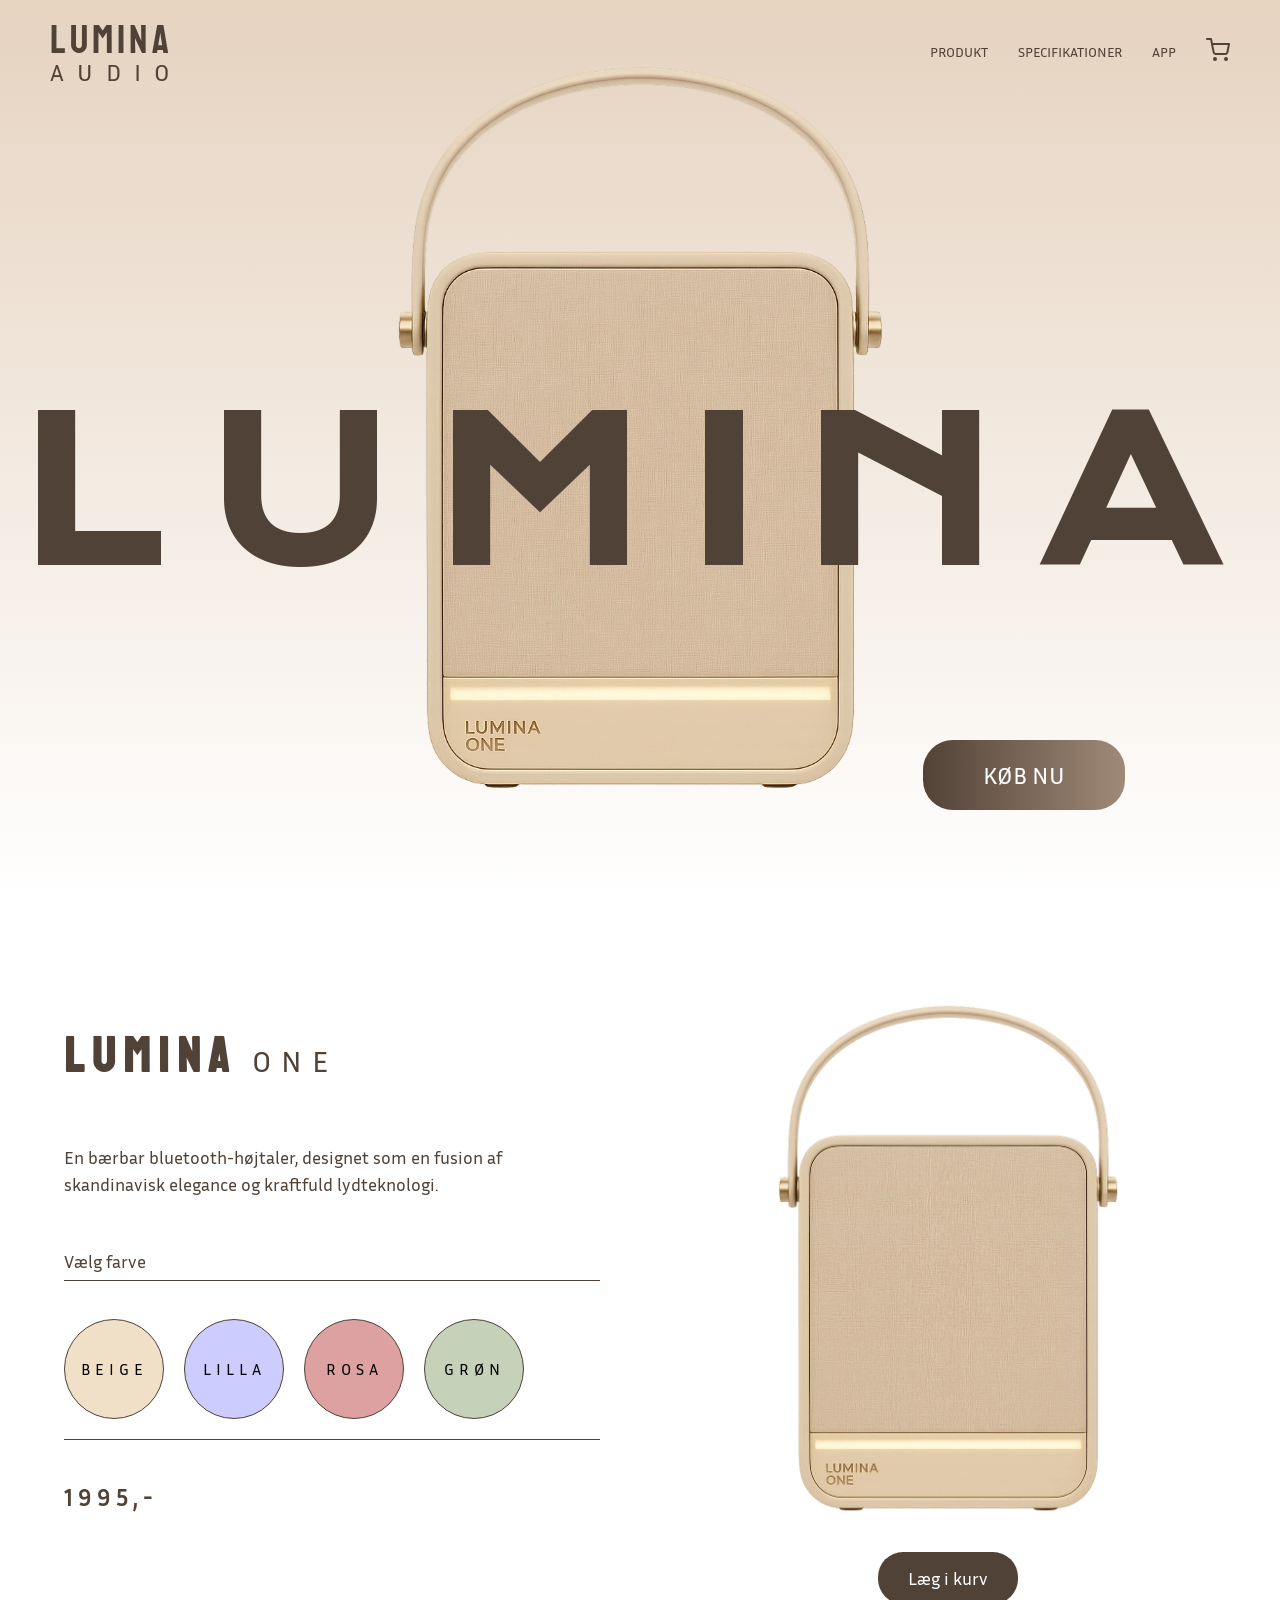
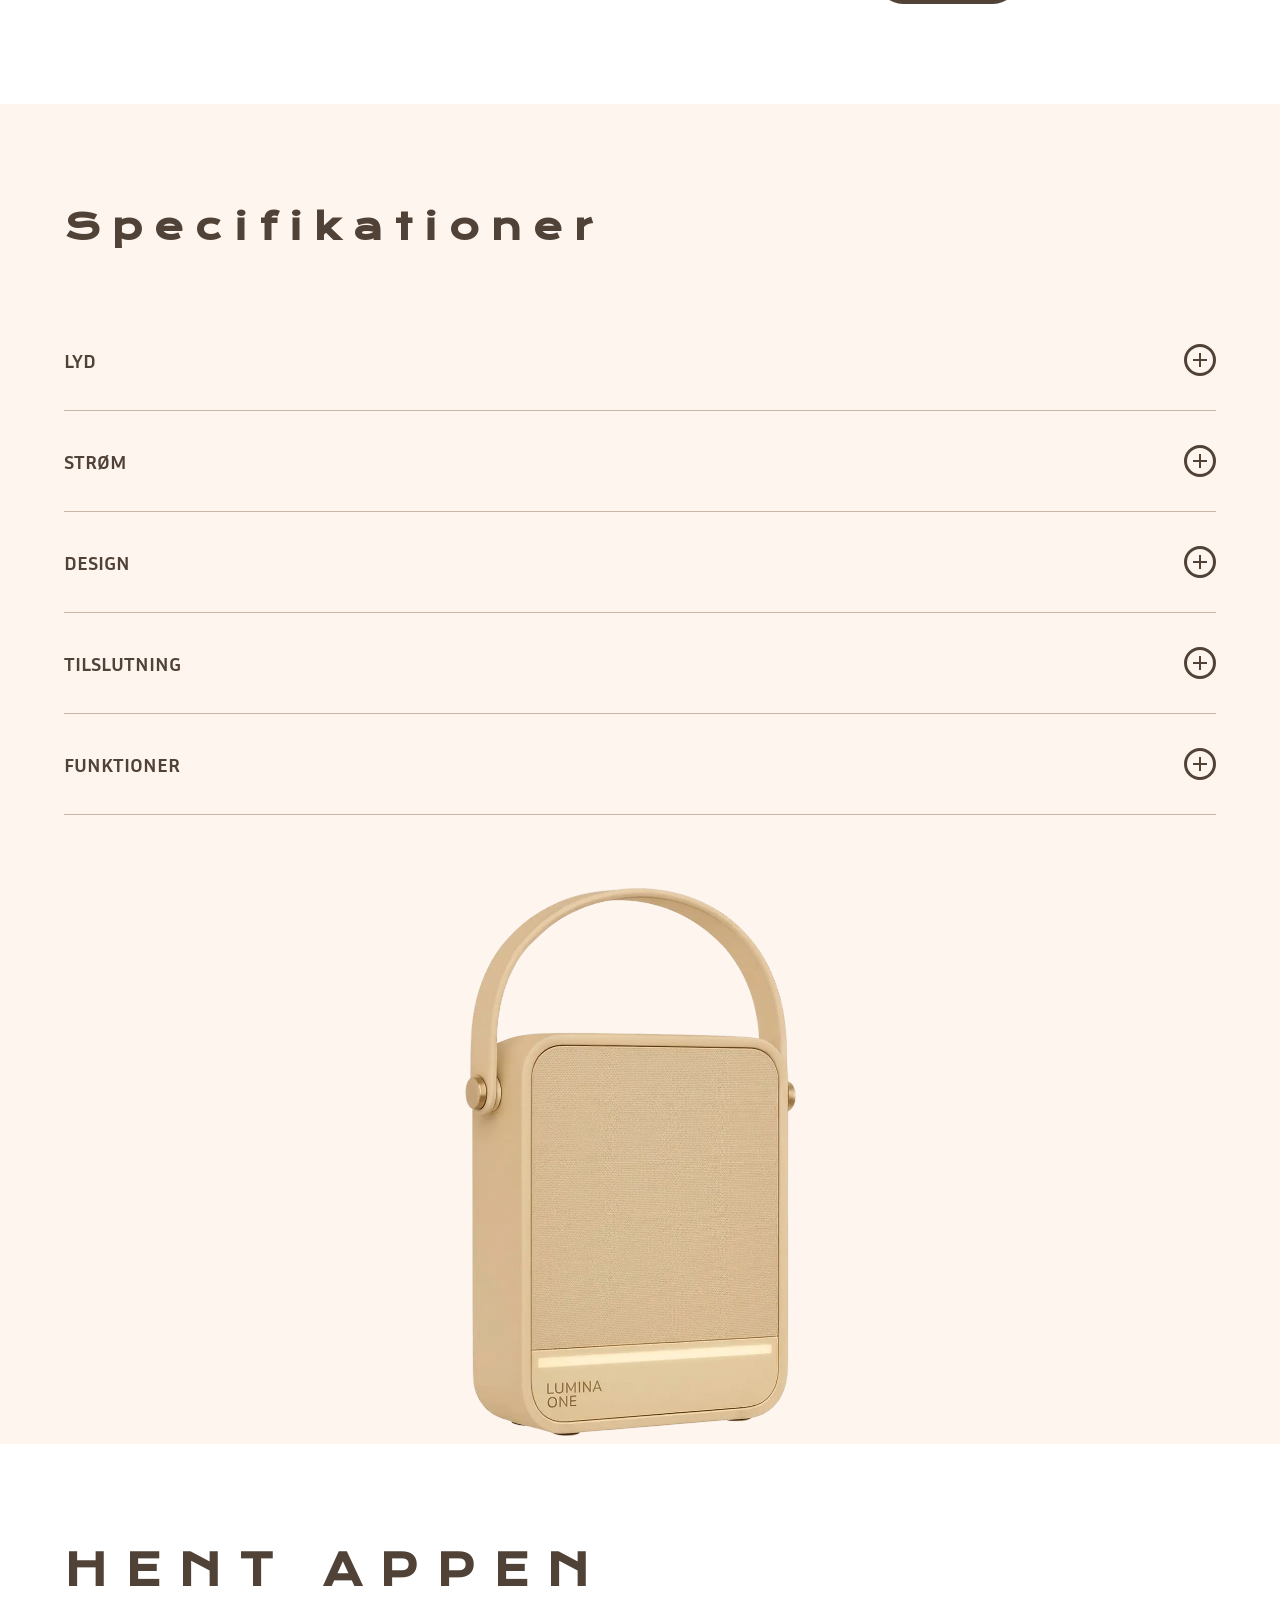
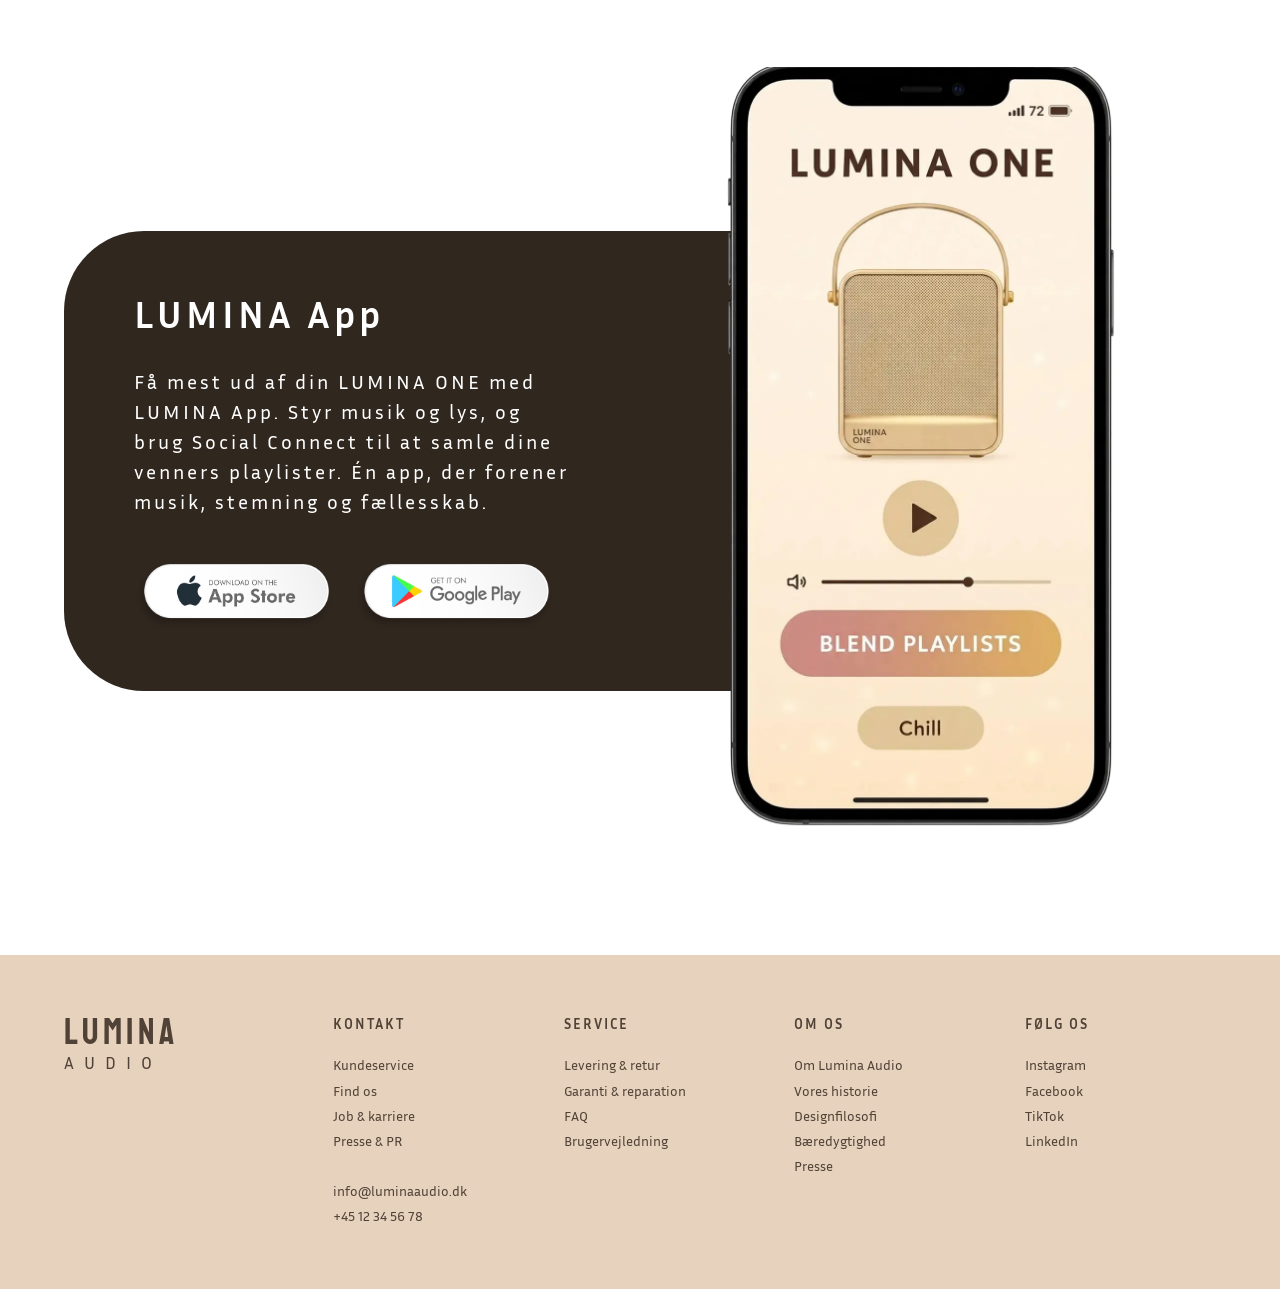
==== commit dd761fb9: "redesignet footer jeg har erstattet table-layout med CSS Grid og semantisk HTML" ====
--- a/index.html
+++ b/index.html
@@ -271,62 +271,65 @@
 
     <!-- Footer -->
     <footer>
-      <table>
-        <tr>
-          <td class="col">
-            <h2 class="logo">LUMINA<br />AUDIO</h2>
-            <p>
-              © 2025 Lumina Audio.<br />
-              Alle rettigheder forbeholdes.<br /><br />
-              Designet i Skandinavien.<br />
-              Inspireret af minimalisme.<br />
-              Skabt til stemning.
-            </p>
-          </td>
-          <td class="col">
-            <h3>KONTAKT</h3>
-            <p>
-              <a href="#">Kundeservice</a><br />
-              <a href="#">Find os</a><br />
-              <a href="#">Job & karriere</a><br />
-              <a href="#">Presse & PR</a><br /><br />
-              Kontakt:<br />
-              <a href="mailto:support@luminaaudio.com" class="mail"
-                >support@luminaaudio.com</a
-              ><br />
-              +45 12 34 56 78
-            </p>
-          </td>
-          <td class="col">
-            <h3>SERVICE</h3>
-            <p>
-              <a href="#">Levering & retur</a><br />
-              <a href="#">Garanti & reparation</a><br />
-              <a href="#">FAQ</a><br />
-              <a href="#">Brugervejledning</a>
-            </p>
-          </td>
-          <td class="col">
-            <h3>OM OS</h3>
-            <p>
-              <a href="#">Om Lumina Audio</a><br />
-              <a href="#">Vores historie</a><br />
-              <a href="#">Designfilosofi</a><br />
-              <a href="#">Bæredygtighed</a><br />
-              <a href="#">Presse</a>
-            </p>
-          </td>
-          <td class="col">
-            <h3>FØLG OS</h3>
-            <p>
-              <a href="#">Instagram</a><br />
-              <a href="#">Facebook</a><br />
-              <a href="#">TikTok</a><br />
-              <a href="#">LinkedIn</a>
-            </p>
-          </td>
-        </tr>
-      </table>
+      <div class="footer-container">
+        <!-- Logo -->
+        <div class="footer-col footer-brand">
+          <h2 class="footer-logo">LUMINA</h2>
+          <p>AUDIO</p>
+        </div>
+
+        <!-- Kontakt -->
+        <div class="footer-col">
+          <h3>KONTAKT</h3>
+
+          <p>
+            <a href="#">Kundeservice</a><br />
+            <a href="#">Find os</a><br />
+            <a href="#">Job & karriere</a><br />
+            <a href="#">Presse & PR</a><br /><br />
+            <a href="mailto:info@luminaaudio.dk"> info@luminaaudio.dk </a>
+          </p>
+
+          <p>
+            <a href="tel:+4512345678"> +45 12 34 56 78 </a>
+          </p>
+        </div>
+
+        <!-- Service -->
+        <div class="footer-col">
+          <h3>SERVICE</h3>
+
+          <p>
+            <a href="#">Levering & retur</a><br />
+            <a href="#">Garanti & reparation</a><br />
+            <a href="#">FAQ</a><br />
+            <a href="#">Brugervejledning</a>
+          </p>
+        </div>
+
+        <!-- Om os -->
+        <div class="footer-col">
+          <h3>OM OS</h3>
+
+          <p>
+            <a href="#">Om Lumina Audio</a><br />
+            <a href="#">Vores historie</a><br />
+            <a href="#">Designfilosofi</a><br />
+            <a href="#">Bæredygtighed</a><br />
+            <a href="#">Presse</a>
+          </p>
+        </div>
+
+        <!-- Sociale medier -->
+        <div class="footer-col">
+          <h3>FØLG OS</h3>
+
+          <p><a href="#">Instagram</a></p>
+          <p><a href="#">Facebook</a></p>
+          <p><a href="#">TikTok</a></p>
+          <p><a href="#">LinkedIn</a></p>
+        </div>
+      </div>
     </footer>
   </body>
 </html>
--- a/css/style.css
+++ b/css/style.css
@@ -630,44 +630,60 @@
 }
 
 /* Footer */
+
 footer {
   background-color: #e7d2bd;
-  padding: 40px 60px;
-  min-height: 30vh;
-  color: black;
-  font-family: var(--brødtekst-font);
-}
-footer table {
+  padding: 60px 5%;
+  color: var(--font-farve);
+  font-family: var(--brødtekst-font);
+}
+
+.footer-container {
   width: 100%;
-  border-collapse: collapse;
-}
-footer .col {
-  vertical-align: top;
-  padding-right: 40px;
-}
-footer h2.logo {
-  font-size: 24px;
+  max-width: 1400px;
+  margin: 0 auto;
+
+  display: grid;
+  grid-template-columns: 1.2fr 1fr 1fr 1fr 1fr;
+  gap: 40px;
+  align-items: start;
+}
+
+.footer-col h3 {
+  font-size: 14px;
   letter-spacing: 2px;
-  margin-bottom: 15px;
-}
-footer h3 {
+  margin-bottom: 20px;
+}
+
+.footer-col p {
   font-size: 14px;
-  margin-bottom: 10px;
-  letter-spacing: 1px;
-}
-footer p {
-  font-size: 13px;
   line-height: 1.8;
 }
-footer a {
-  color: black;
+
+.footer-col a {
+  color: var(--font-farve);
   text-decoration: none;
 }
-footer a:hover {
+
+.footer-col a:hover {
   text-decoration: underline;
 }
-.mail {
-  color: rgb(47, 39, 152);
+
+/* Logo */
+
+.footer-logo {
+  font-family: var(--logo-font);
+  font-size: 36px;
+  font-weight: 400;
+  letter-spacing: 4px;
+  line-height: 1;
+}
+
+.footer-brand p {
+  font-size: 17px;
+  letter-spacing: 10px;
+  line-height: 1;
+  margin-top: 3px;
 }
 
 /* Responsivt til mobil */
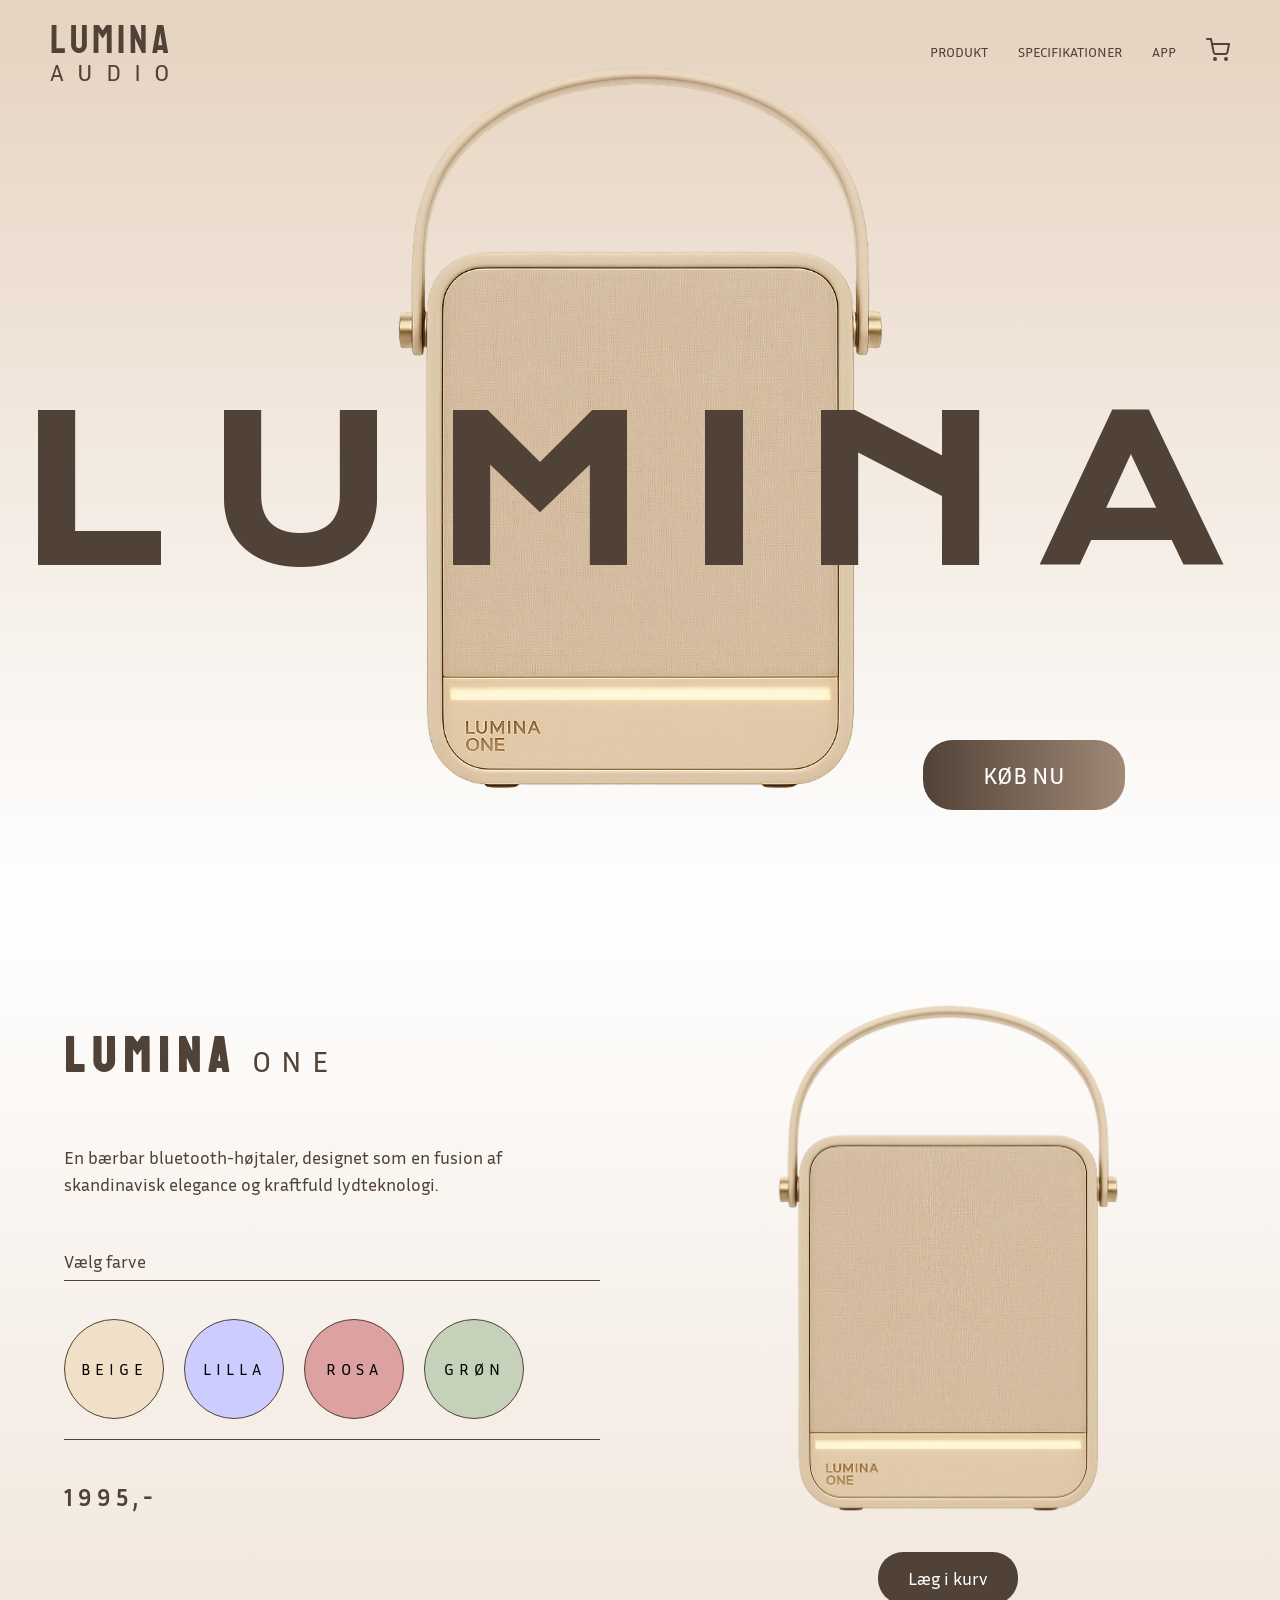
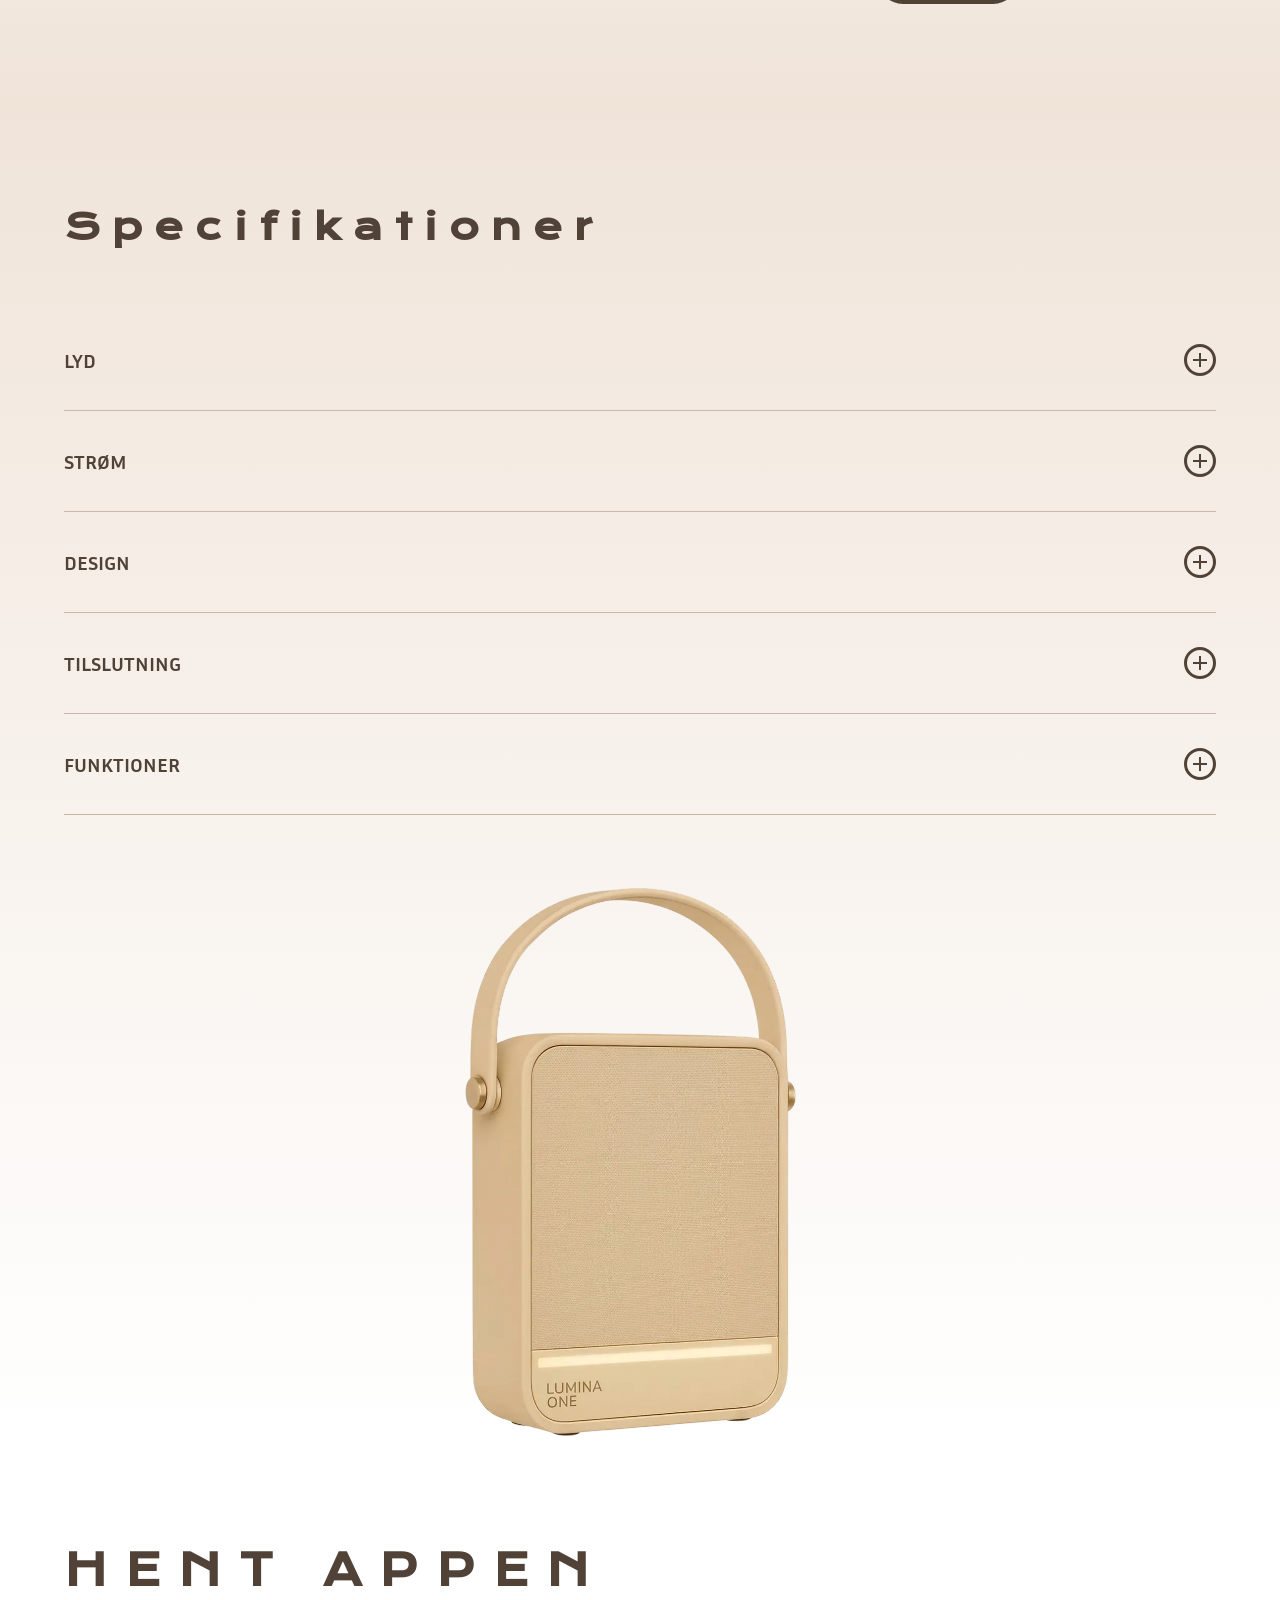
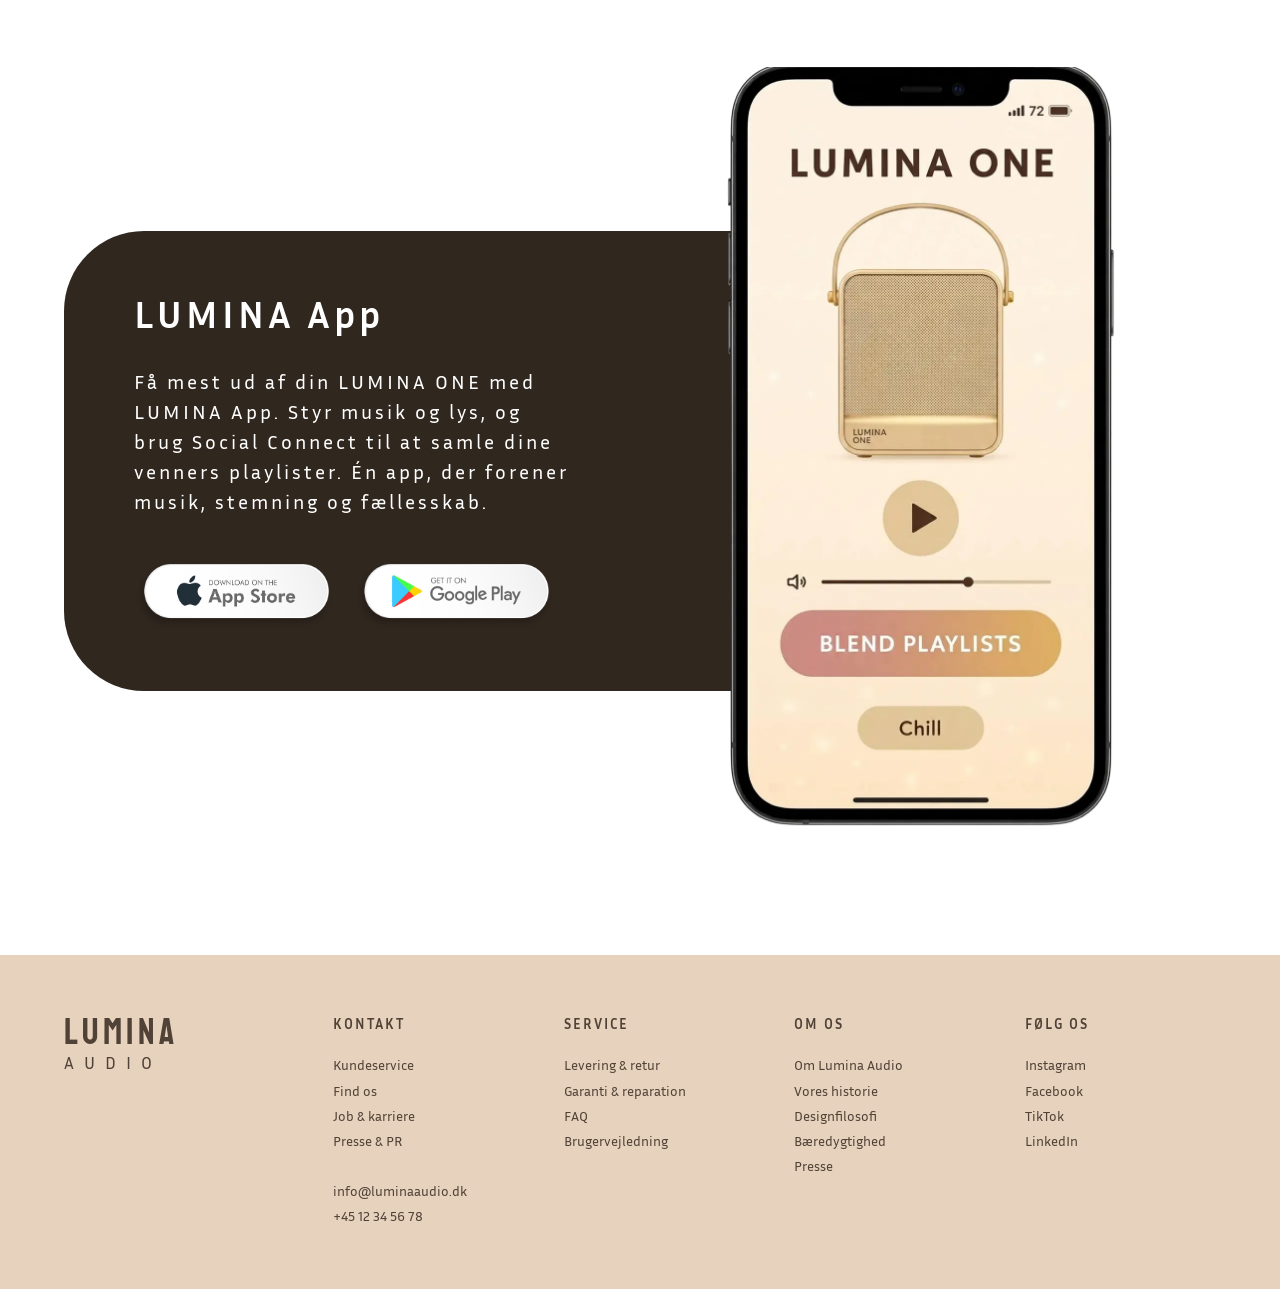
==== commit 163f2cdd: "ryddet op i CSS jeg har ryddet op i min CSS så der ikke er gentagelse og så det er mere overskueligt" ====
--- a/index.html
+++ b/index.html
@@ -100,24 +100,28 @@
                     src="img/lumina-speaker.webp"
                     class="produktbillede beige-img"
                     alt="Lumina One i beige"
+                    loading="lazy"
                   />
 
                   <img
                     src="img/lumina-lilla.webp"
                     class="produktbillede lilla-img"
                     alt="Lumina One i lilla"
+                    loading="lazy"
                   />
 
                   <img
                     src="img/lumina-rosa.webp"
                     class="produktbillede rosa-img"
                     alt="Lumina One i rosa"
+                    loading="lazy"
                   />
 
                   <img
                     src="img/lumina-groen.webp"
                     class="produktbillede groen-img"
                     alt="Lumina One i grøn"
+                    loading="lazy"
                   />
                 </div>
 
@@ -128,7 +132,6 @@
         </div>
       </section>
 
-      <!-- Specifikationer -->
       <!-- Specifikationer -->
       <section class="specs" id="specs">
         <div class="specs-container">
@@ -208,7 +211,7 @@
             <div class="spec-content">
               <p>
                 Lysstemning: Integreret ambient-lys (kan tilpasses: fx "chill",
-                "party", "sunset" mode). Subtile LED-lys der følger –musikken..
+                "party", "sunset" mode). Subtile LED-lys der følger musikken.
               </p>
 
               <p>
@@ -225,11 +228,11 @@
             src="img/lumina-one.webp"
             alt="Lumina One højtaler"
             class="specs-speaker"
+            loading="lazy"
           />
         </div>
       </section>
 
-      <!-- App -->
       <!-- App sektion -->
       <section class="app" id="app">
         <div class="app-container">
@@ -262,6 +265,7 @@
               <img
                 src="img/lumina-app.webp"
                 alt="Lumina App vist på en smartphone"
+                loading="lazy"
               />
             </div>
           </div>
--- a/css/style.css
+++ b/css/style.css
@@ -1,5 +1,4 @@
 /* Google Fonts */
-@import url("https://fonts.googleapis.com/css2?family=Krona+One&display=swap");
 @import url("https://fonts.googleapis.com/css2?family=Koulen&family=Krona+One&display=swap");
 @import url("https://fonts.googleapis.com/css2?family=Inria+Sans:wght@300;400;700&display=swap");
 
@@ -23,6 +22,7 @@
 
 :root {
   --farve1: #fef5ef;
+  --farve2: #f0e4d9;
   --font-farve: #514237;
 
   --logo-font: "Koulen", sans-serif;
@@ -30,7 +30,7 @@
   --brødtekst-font: "Inria Sans", sans-serif;
 }
 
-/* Hero sektion */
+/* HERO SEKTION */
 .hero {
   background: linear-gradient(rgba(230, 211, 192, 1), white);
   width: 100%;
@@ -174,9 +174,9 @@
   transform: translateX(-50%) scale(1.05);
 }
 
-/* Produkt sektion */
+/* PRODUKT SEKTION */
 .produkt {
-  background: linear-gradient(white, var(--farve3));
+  background: linear-gradient(white, var(--farve2));
   width: 100%;
   padding: 100px 5%;
 }
@@ -219,7 +219,7 @@
   line-height: 1.5;
 }
 
-/* FARVEVÆLGER */
+/* Farvevælger */
 
 .vaelg-farve {
   font-family: var(--brødtekst-font);
@@ -241,6 +241,14 @@
   gap: 20px;
   padding: 15px 0 20px;
   border-bottom: 1px solid var(--font-farve);
+}
+
+.produkt-indhold:has(#beige:focus-visible) .beige,
+.produkt-indhold:has(#lilla:focus-visible) .lilla,
+.produkt-indhold:has(#rosa:focus-visible) .rosa,
+.produkt-indhold:has(#groen:focus-visible) .groen {
+  outline: 3px solid var(--font-farve);
+  outline-offset: 4px;
 }
 
 .farve {
@@ -280,13 +288,7 @@
   background: #c5d1b9;
 }
 
-/* PRODUKTBILLEDER */
-
-.produktbilleder {
-  display: flex;
-  justify-content: center;
-  margin-top: 30px;
-}
+/* Produktbilleder */
 
 .produktbillede {
   display: none;
@@ -311,7 +313,7 @@
   display: block;
 }
 
-/* PRIS */
+/* Pris */
 
 .pris {
   position: static;
@@ -323,9 +325,12 @@
   margin-top: 20px;
 }
 
-/* LÆG I KURV */
+/* Læg i kurv */
 
 .buy {
+  grid-column: 2;
+  justify-self: center;
+
   position: static;
   transform: none;
 
@@ -376,18 +381,10 @@
   margin: 0;
 }
 
-.buy {
-  grid-column: 2;
-  justify-self: center;
-  margin-top: 30px;
-}
-
-/* Andre sektioner */
-
-/* Specifikationer */
+/* SPECIFIKATIONER SEKTION */
 
 .specs {
-  background-color: var(--farve1);
+  background: linear-gradient(var(--farve2), white);
   width: 100%;
   padding: 100px 5% 0;
   overflow: hidden;
@@ -526,7 +523,7 @@
   margin: 70px auto 0px;
 }
 
-/* App sektion */
+/* APP SEKTION */
 
 .app {
   width: 100%;
@@ -540,7 +537,7 @@
   margin: 0 auto;
 }
 
-/* HENT APPEN */
+/* Hent appen */
 
 .app-title {
   font-family: var(--overskrift-font);
@@ -629,7 +626,7 @@
   display: block;
 }
 
-/* Footer */
+/* FOOTER */
 
 footer {
   background-color: #e7d2bd;
@@ -716,10 +713,6 @@
     display: none;
   }
 
-  .nav-links a {
-    font-size: 11px;
-  }
-
   /* Vis burger */
   .mobile-menu {
     display: block;
@@ -907,7 +900,7 @@
     width: 100%;
   }
 
-  /* HENT APPEN */
+  /* Hent appen */
 
   .app-title {
     font-size: 24px;
@@ -987,4 +980,37 @@
     height: auto;
     display: block;
   }
-}
+
+  footer {
+    padding: 50px 20px;
+  }
+
+  .footer-container {
+    grid-template-columns: 1fr 1fr;
+    gap: 40px 25px;
+  }
+
+  /* Logoet fylder hele den øverste række */
+  .footer-brand {
+    grid-column: 1 / -1;
+  }
+
+  .footer-logo {
+    font-size: 32px;
+  }
+
+  .footer-brand p {
+    font-size: 15px;
+    letter-spacing: 8px;
+  }
+
+  .footer-col h3 {
+    font-size: 14px;
+    margin-bottom: 12px;
+  }
+
+  .footer-col p {
+    font-size: 13px;
+    line-height: 1.7;
+  }
+}
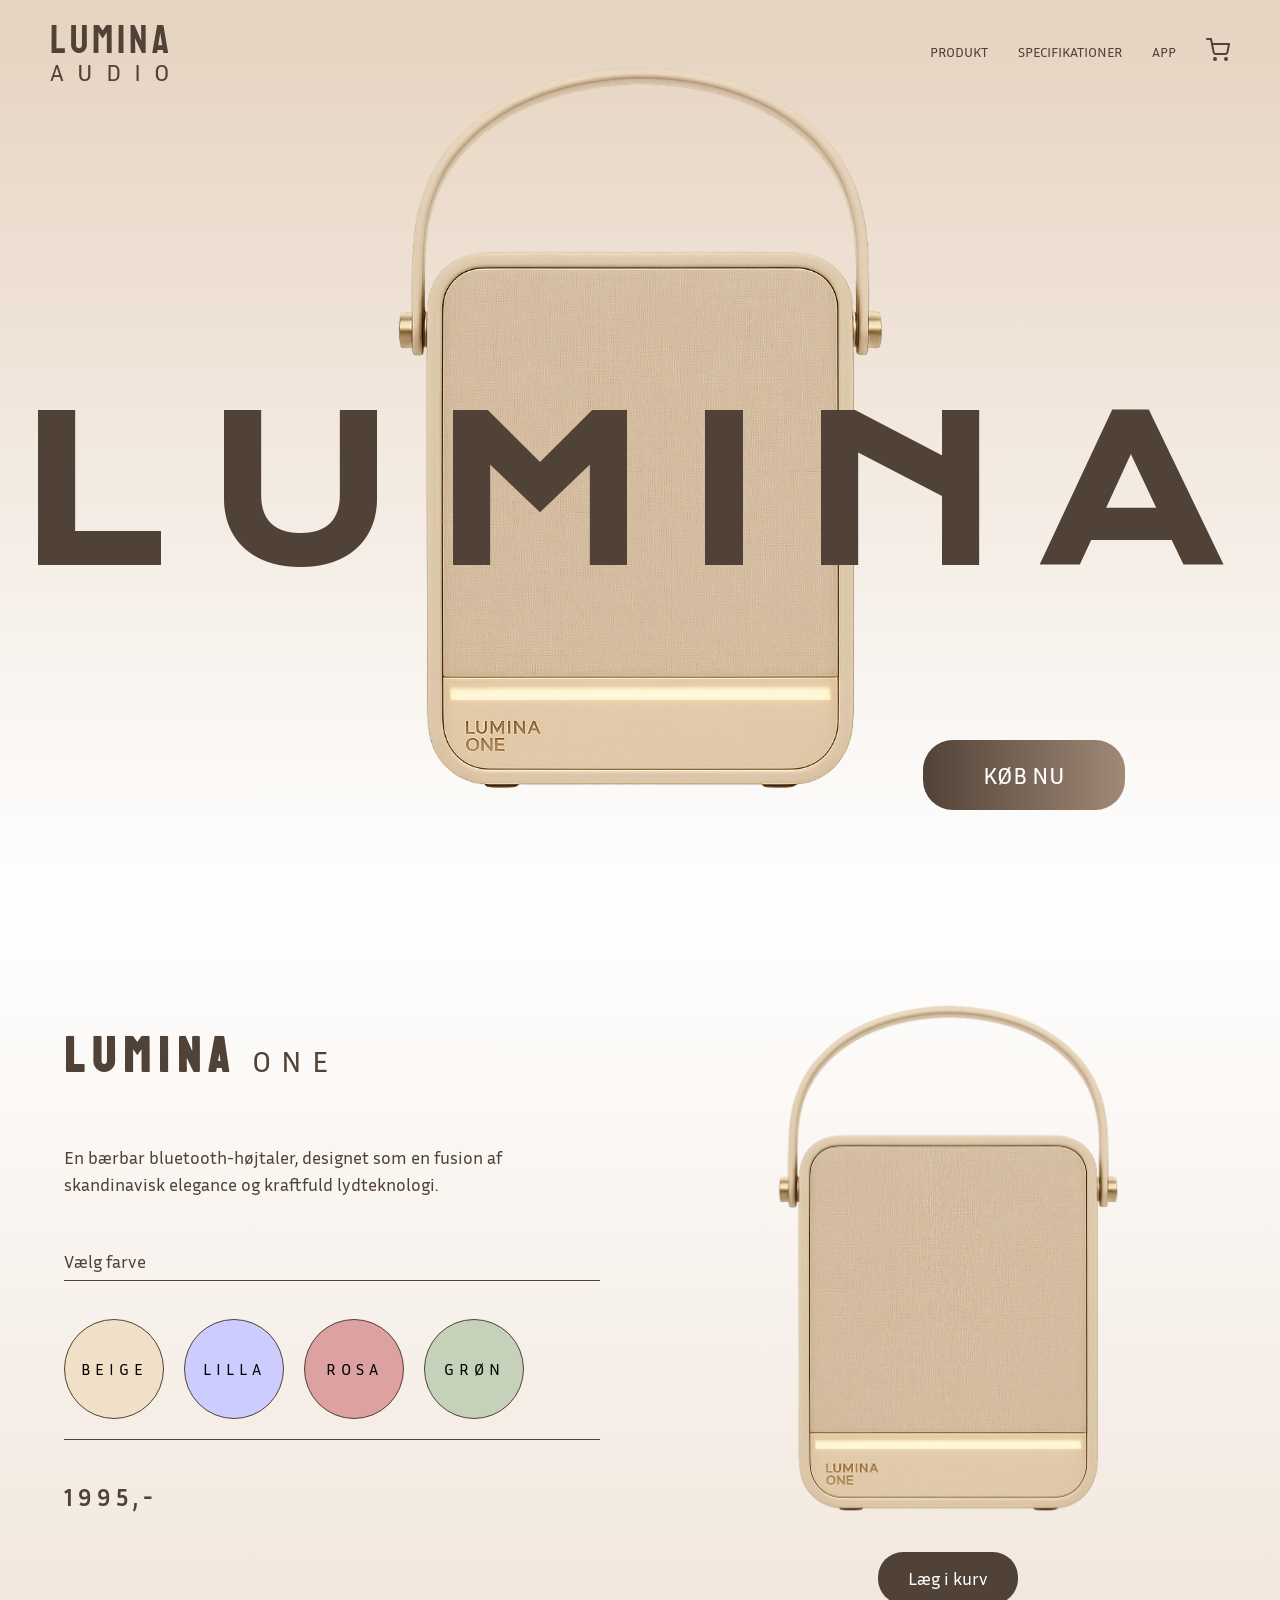
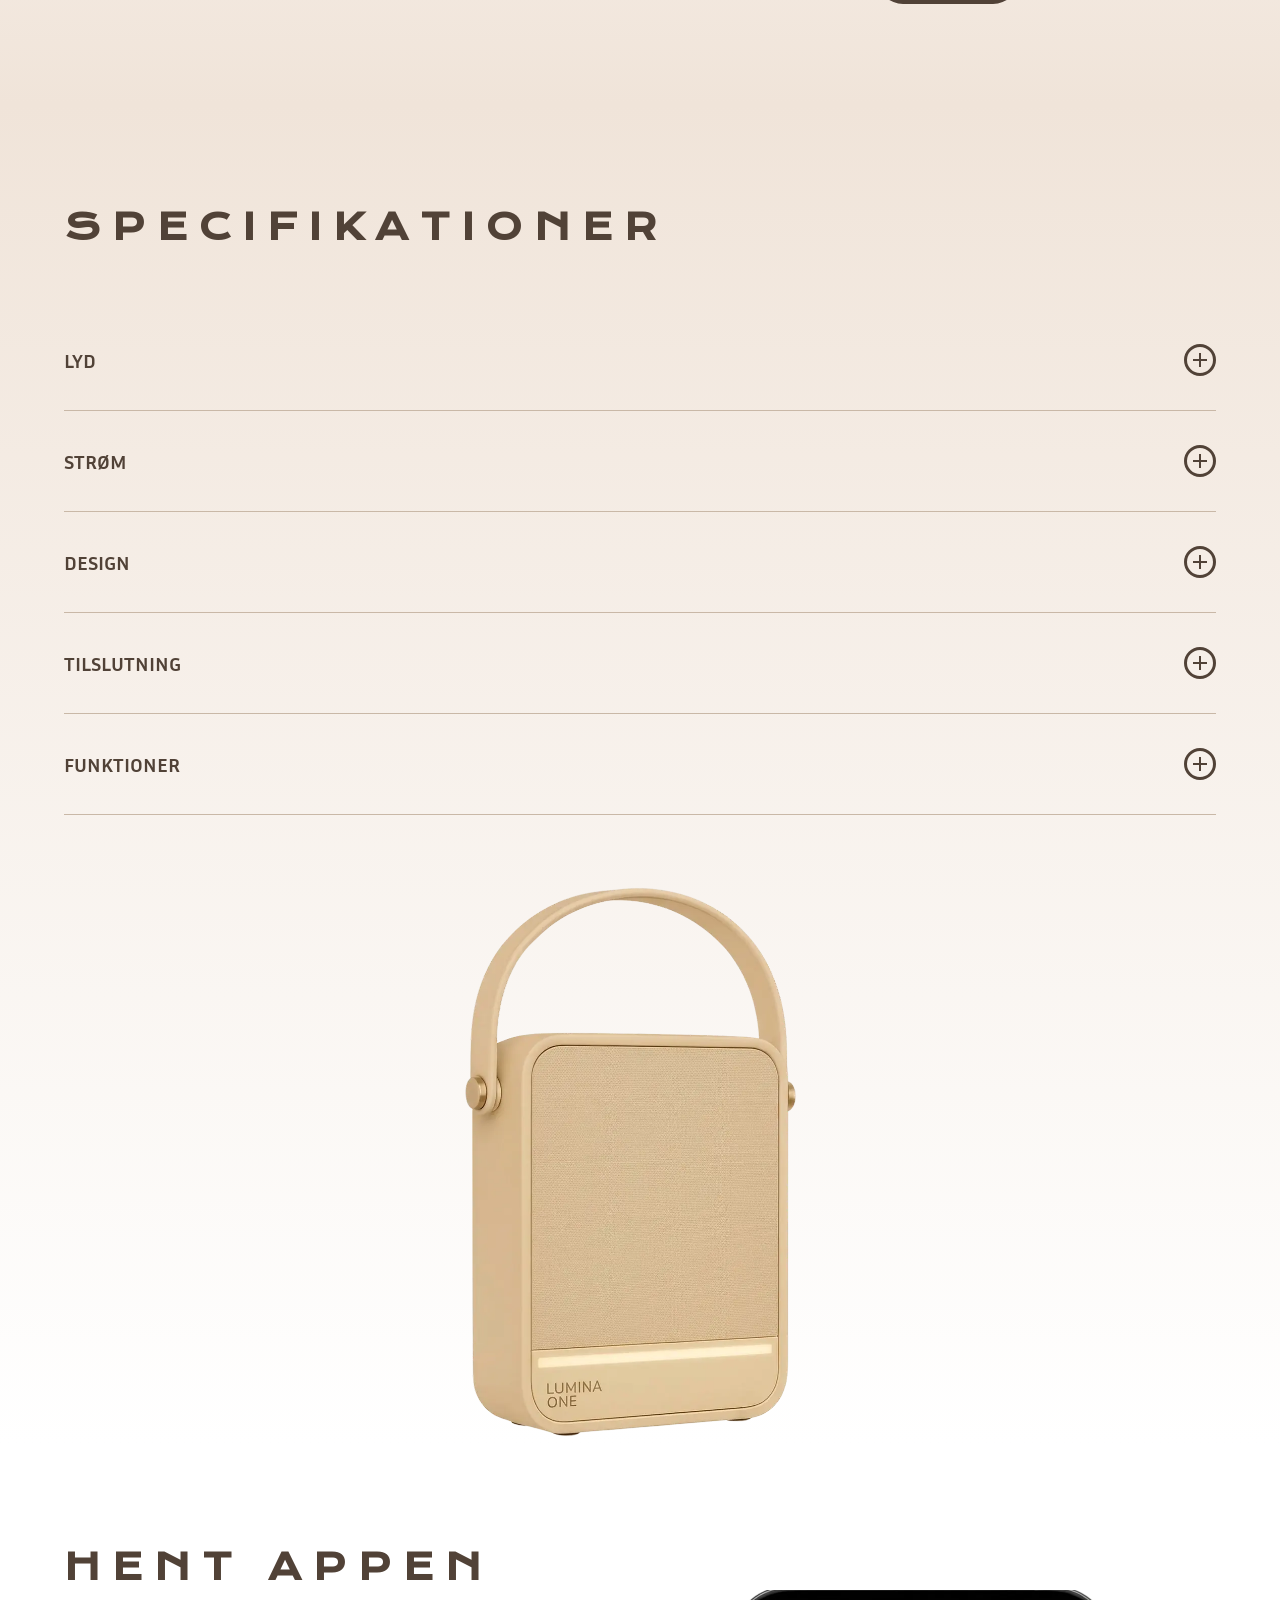
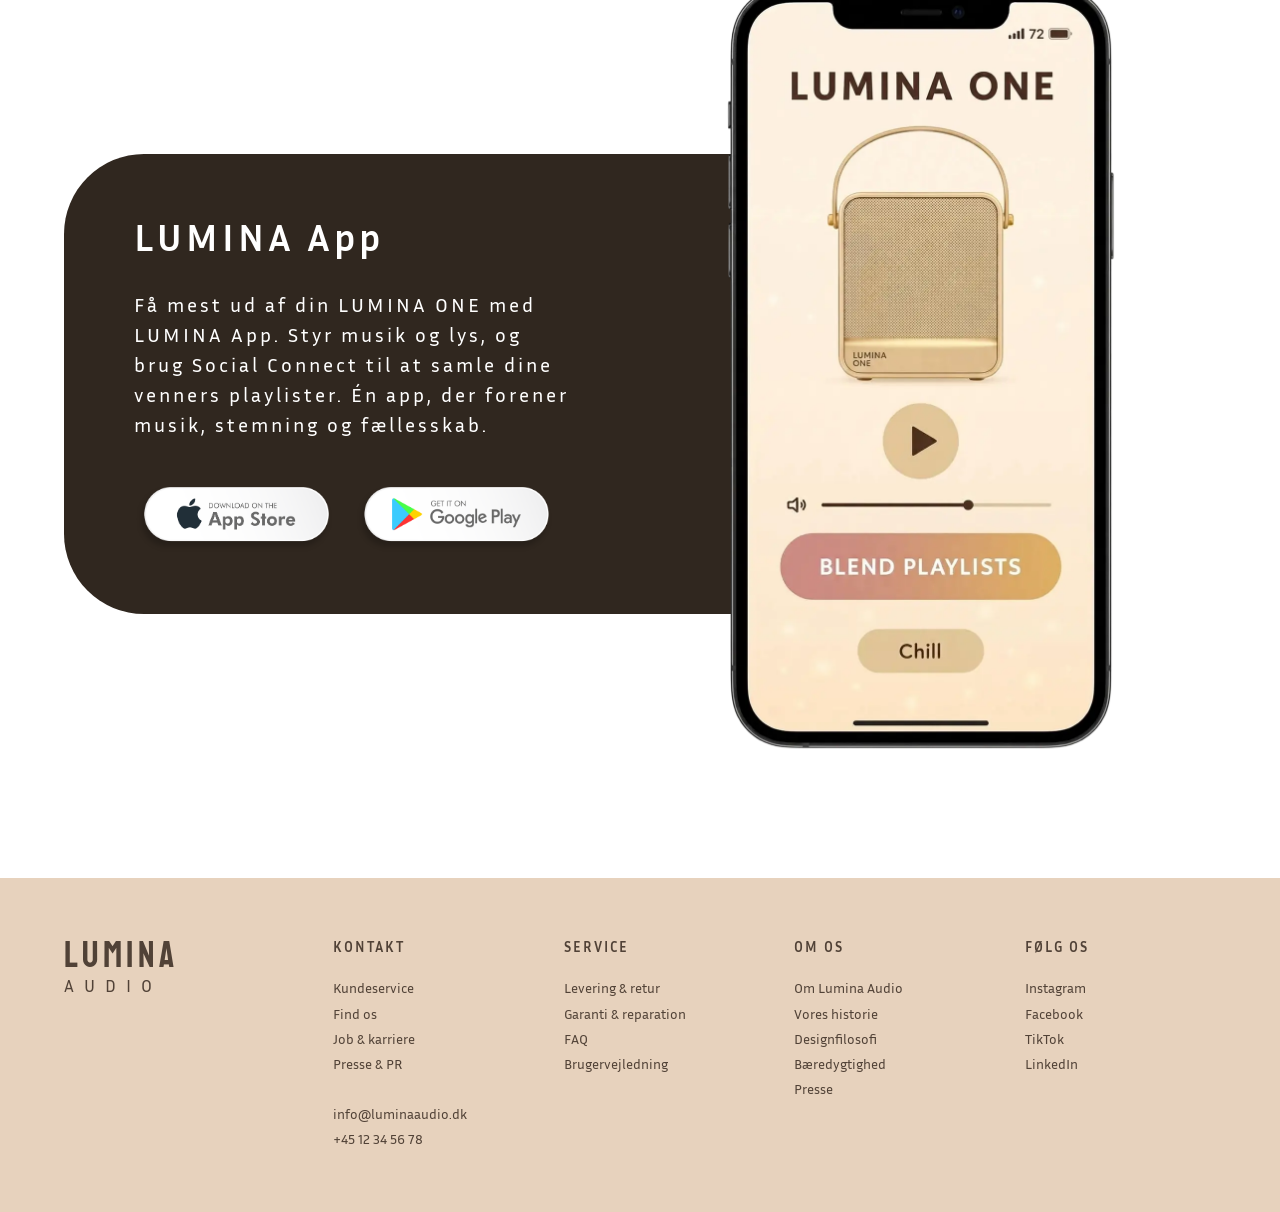
==== commit a18cc84a: "tilføjet meta description, fjernet en alt-tekst og gjort overskrifter ensartet" ====
--- a/index.html
+++ b/index.html
@@ -4,8 +4,12 @@
     <meta charset="UTF-8" />
     <meta name="viewport" content="width=device-width, initial-scale=1.0" />
     <title>Lumina Audio - Home</title>
+    <meta
+      name="description"
+      content="Oplev Lumina One – en elegant trådløs højtaler med kraftfuld lyd, stemningslys og funktioner skabt til fællesskab."
+    />
+    <link rel="shortcut icon" href="img/favicon.ico" type="image/x-icon" />
     <link rel="stylesheet" href="css/style.css" />
-    <link rel="shortcut icon" href="img/favicon.ico" type="image/x-icon" />
   </head>
   <body>
     <!-- Header / navigation -->
@@ -135,7 +139,7 @@
       <!-- Specifikationer -->
       <section class="specs" id="specs">
         <div class="specs-container">
-          <h2 class="specs-title">Specifikationer</h2>
+          <h2 class="specs-title">SPECIFIKATIONER</h2>
 
           <!-- LYD -->
           <details class="spec-item">
@@ -224,12 +228,7 @@
           </details>
 
           <!-- Højtaler -->
-          <img
-            src="img/lumina-one.webp"
-            alt="Lumina One højtaler"
-            class="specs-speaker"
-            loading="lazy"
-          />
+          <img src="img/lumina-one.webp" class="specs-speaker" loading="lazy" />
         </div>
       </section>
 
--- a/css/style.css
+++ b/css/style.css
@@ -541,12 +541,9 @@
 
 .app-title {
   font-family: var(--overskrift-font);
-  font-size: 42px;
-  font-weight: 700;
-  letter-spacing: 18px;
-  color: var(--font-farve);
-
-  margin-bottom: 70px;
+  font-size: 36px;
+  letter-spacing: 12px;
+  color: var(--font-farve);
 }
 
 /* Tekst + telefon */
@@ -681,6 +678,13 @@
   letter-spacing: 10px;
   line-height: 1;
   margin-top: 3px;
+}
+
+a:focus-visible,
+button:focus-visible,
+summary:focus-visible {
+  outline: 3px solid var(--font-farve);
+  outline-offset: 4px;
 }
 
 /* Responsivt til mobil */
@@ -903,8 +907,8 @@
   /* Hent appen */
 
   .app-title {
-    font-size: 24px;
-    letter-spacing: 8px;
+    font-size: 20px;
+    letter-spacing: 4px;
     margin-bottom: 35px;
     white-space: nowrap;
   }
